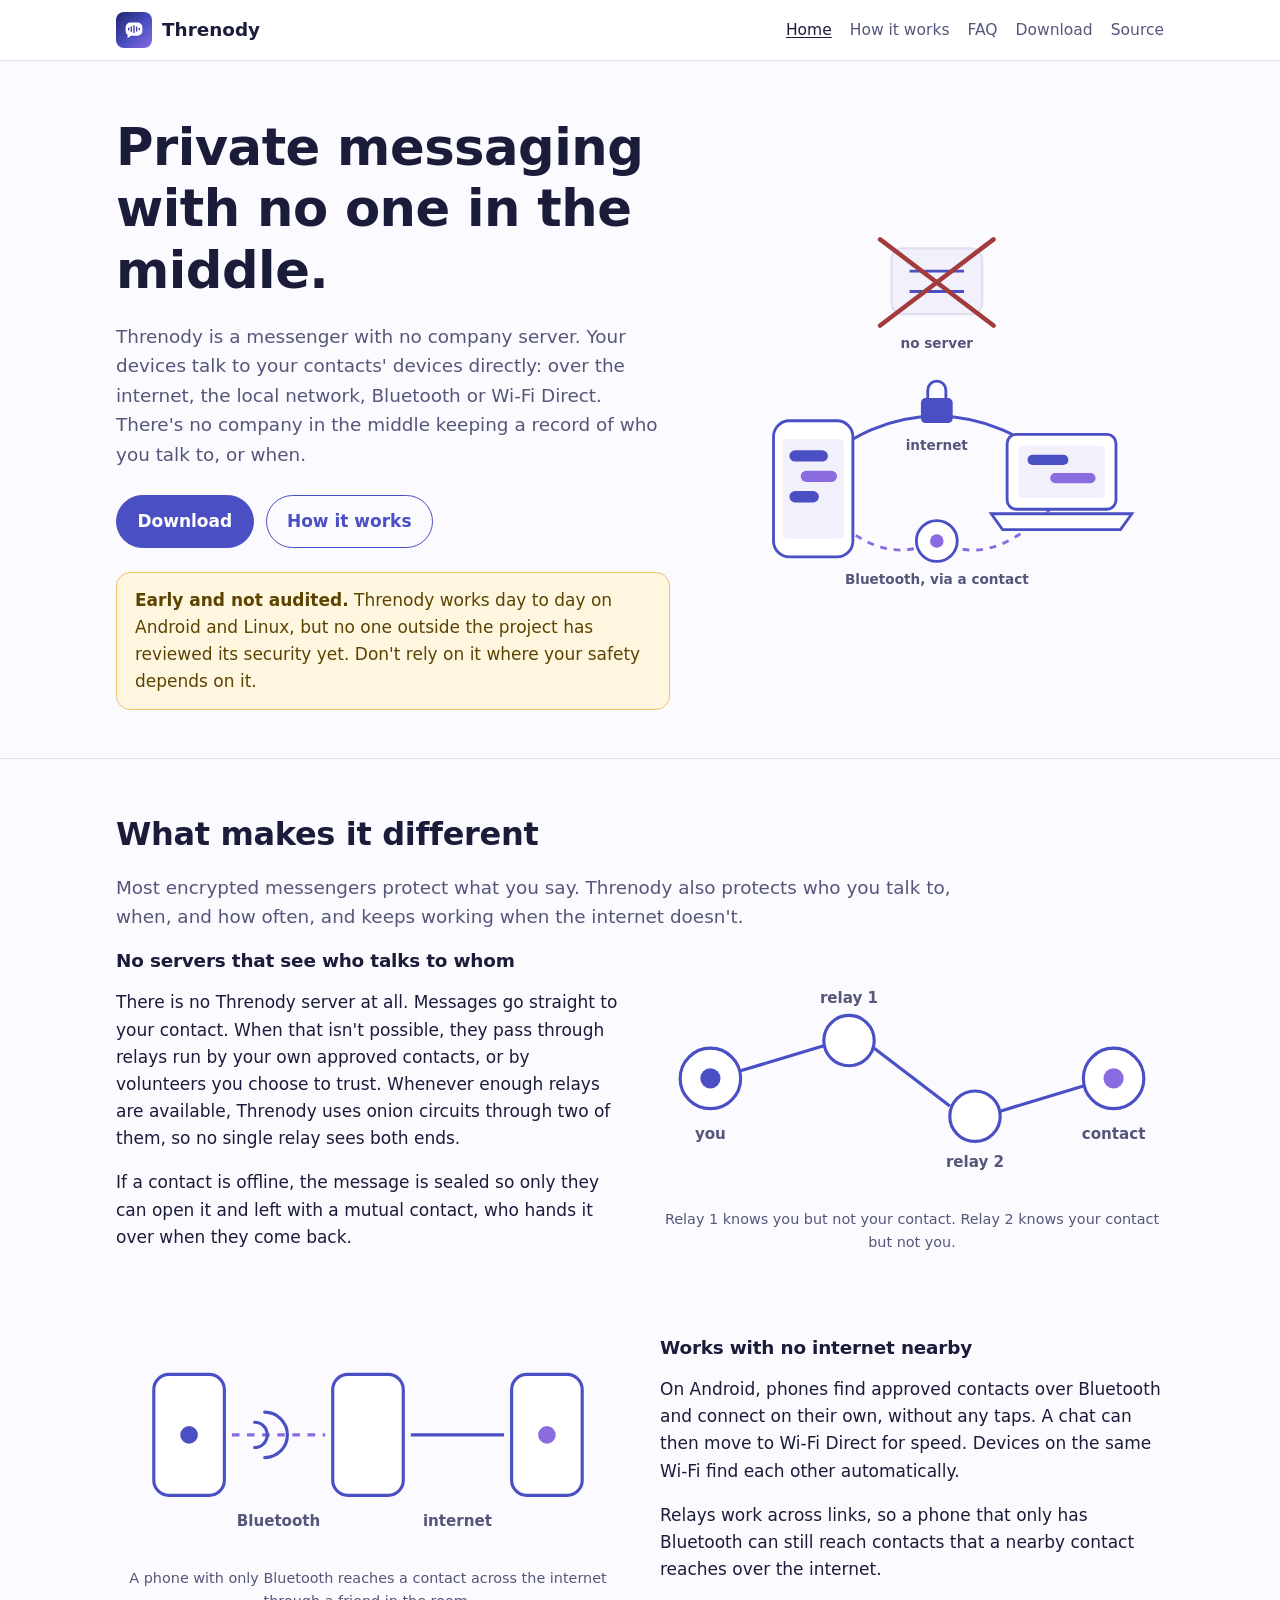
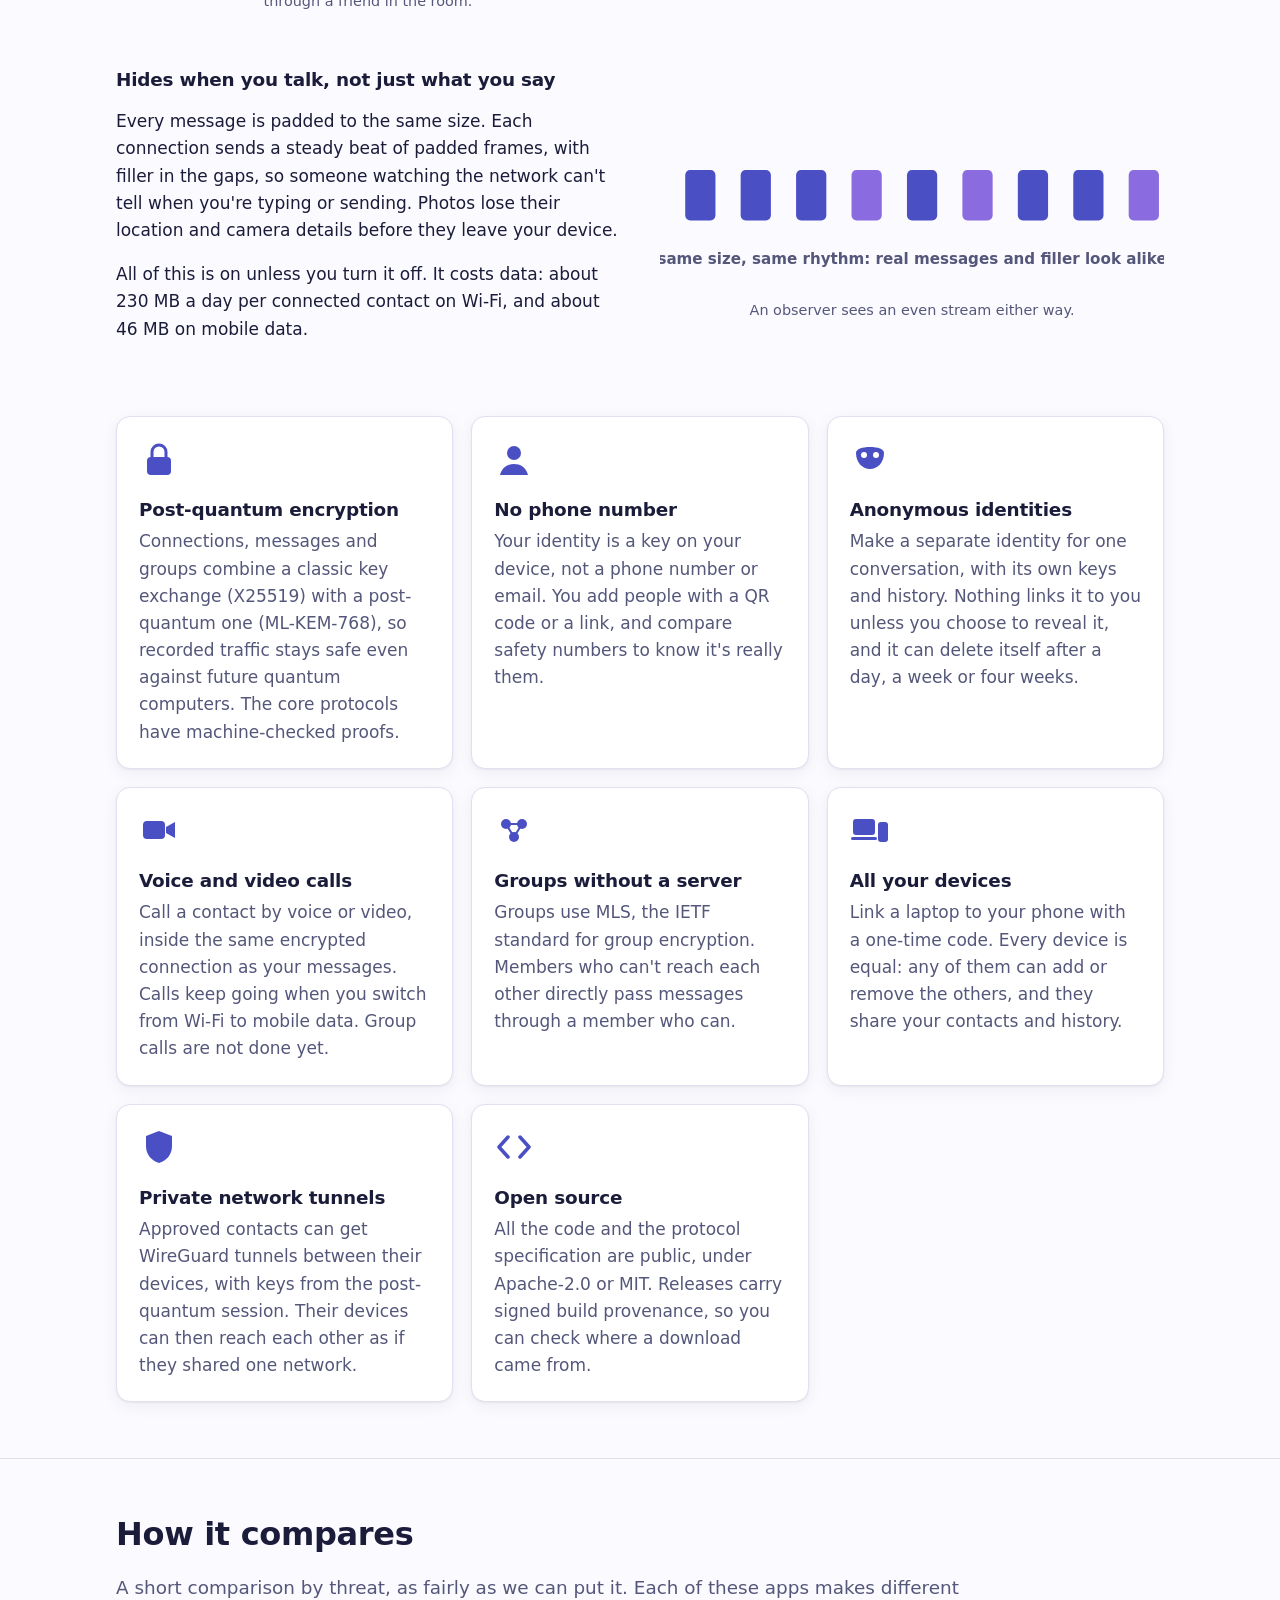
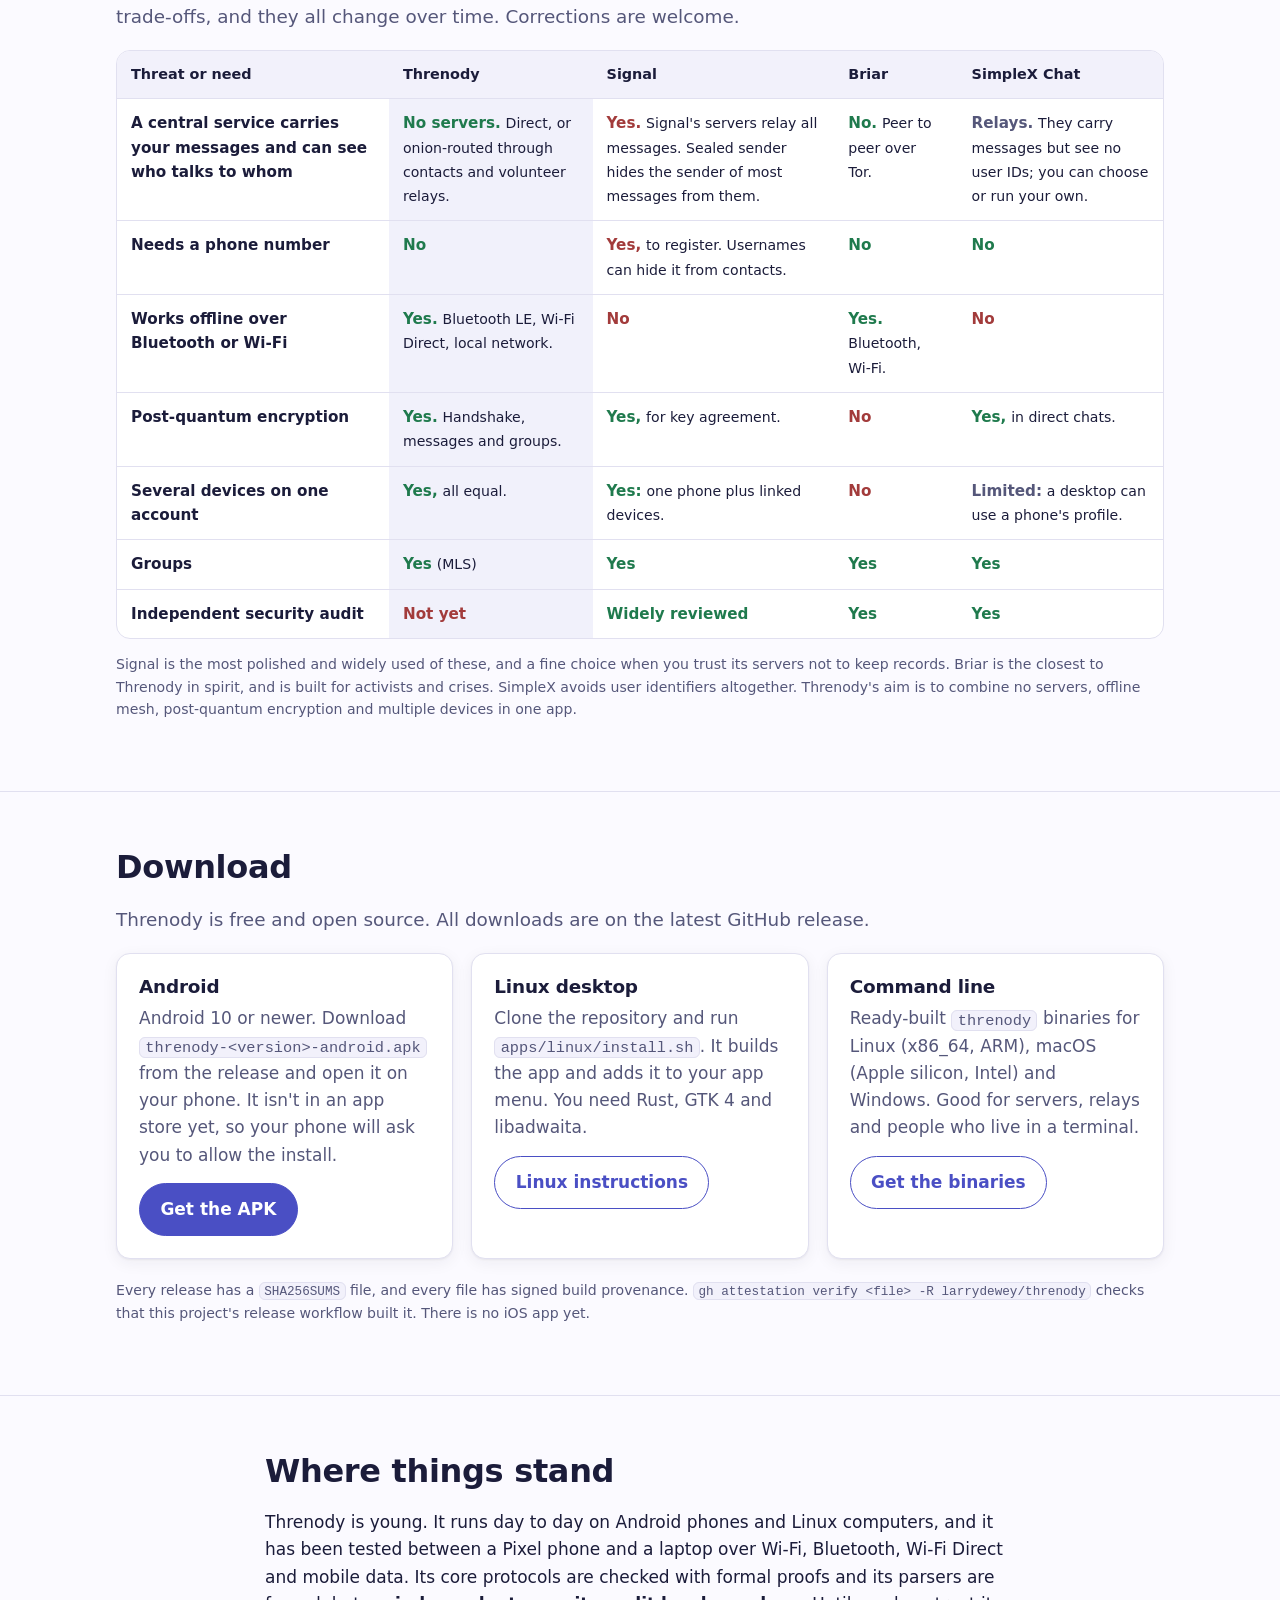
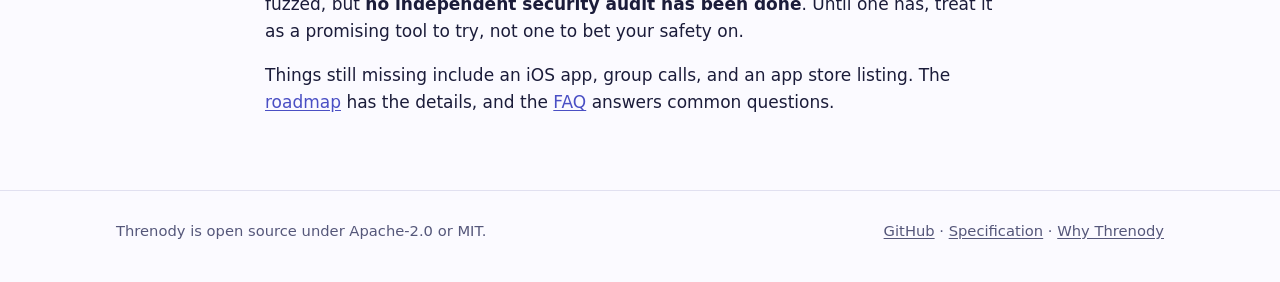
==== site/index.html @ 45ae1f0b "docs: add a website in site/ Plain HTML and CSS with no build step or scripts: a home page with feat" ====
<!doctype html>
<html lang="en">
<head>
<meta charset="utf-8">
<meta name="viewport" content="width=device-width, initial-scale=1">
<title>Threnody: private messaging with no one in the middle</title>
<meta name="description" content="Threnody is an open-source messenger with no servers in the middle. It hides who talks to whom, works over Bluetooth and Wi-Fi Direct with no internet, and uses post-quantum encryption.">
<meta name="color-scheme" content="light dark">
<link rel="icon" href="icon.svg" type="image/svg+xml">
<link rel="stylesheet" href="style.css">
</head>
<body>
<a class="skip" href="#main">Skip to content</a>

<header class="site-header">
  <div class="wrap">
    <a class="brand" href="./"><img src="icon.svg" alt="" width="36" height="36">Threnody</a>
    <nav class="site-nav" aria-label="Main">
      <a href="./" aria-current="page">Home</a>
      <a href="how-it-works.html">How it works</a>
      <a href="faq.html">FAQ</a>
      <a href="#download">Download</a>
      <a href="https://github.com/larrydewey/threnody">Source</a>
    </nav>
  </div>
</header>

<main id="main">

<section class="hero">
  <div class="wrap">
    <div>
      <h1>Private messaging with no one in the middle.</h1>
      <p class="lead">Threnody is a messenger with no company server. Your devices talk to your contacts' devices directly: over the internet, the local network, Bluetooth or Wi-Fi Direct. There's no company in the middle keeping a record of who you talk to, or when.</p>
      <div class="buttons">
        <a class="button primary" href="#download">Download</a>
        <a class="button secondary" href="how-it-works.html">How it works</a>
      </div>
      <p class="notice"><strong>Early and not audited.</strong> Threnody works day to day on Android and Linux, but no one outside the project has reviewed its security yet. Don't rely on it where your safety depends on it.</p>
    </div>
    <div class="hero-art" aria-hidden="true">
      <svg viewBox="0 0 400 320" role="img">
        <!-- crossed-out server -->
        <rect class="art-soft" x="160" y="18" width="80" height="58" rx="10"/>
        <line class="art-line" x1="176" y1="38" x2="224" y2="38"/>
        <line class="art-line" x1="176" y1="56" x2="224" y2="56"/>
        <line class="art-no" x1="150" y1="10" x2="250" y2="86"/>
        <line class="art-no" x1="250" y1="10" x2="150" y2="86"/>
        <text class="art-text" x="200" y="106" text-anchor="middle">no server</text>
        <!-- links -->
        <path class="art-line" d="M92 214 C 150 150, 250 150, 308 214"/>
        <path class="art-dash" d="M92 240 C 140 290, 170 290, 200 276"/>
        <path class="art-dash" d="M200 276 C 230 290, 260 290, 308 240"/>
        <!-- phone left -->
        <rect class="art-device" x="56" y="170" width="70" height="120" rx="14"/>
        <rect class="art-screen" x="64" y="186" width="54" height="88" rx="4"/>
        <rect class="art-fill" x="70" y="196" width="34" height="10" rx="5"/>
        <rect class="art-fill-2" x="80" y="214" width="32" height="10" rx="5"/>
        <rect class="art-fill" x="70" y="232" width="26" height="10" rx="5"/>
        <!-- laptop right -->
        <rect class="art-device" x="262" y="182" width="96" height="66" rx="8"/>
        <rect class="art-screen" x="272" y="192" width="76" height="46" rx="3"/>
        <path class="art-device" d="M248 252 H372 L362 266 H258 Z"/>
        <rect class="art-fill" x="280" y="200" width="36" height="9" rx="4.5"/>
        <rect class="art-fill-2" x="300" y="216" width="40" height="9" rx="4.5"/>
        <!-- relay contact middle -->
        <circle class="art-device" cx="200" cy="276" r="18"/>
        <circle class="art-fill-2" cx="200" cy="276" r="6"/>
        <!-- lock -->
        <rect class="art-fill" x="186" y="150" width="28" height="22" rx="4"/>
        <path class="art-line" d="M192 150 v-7 a8 8 0 0 1 16 0 v7"/>
        <text class="art-text" x="200" y="196" text-anchor="middle">internet</text>
        <text class="art-text" x="200" y="314" text-anchor="middle">Bluetooth, via a contact</text>
      </svg>
    </div>
  </div>
</section>

<section id="features">
  <div class="wrap">
    <h2>What makes it different</h2>
    <p class="lead">Most encrypted messengers protect what you say. Threnody also protects who you talk to, when, and how often, and keeps working when the internet doesn't.</p>

    <div class="feature">
      <div>
        <h3>No servers that see who talks to whom</h3>
        <p>There is no Threnody server at all. Messages go straight to your contact. When that isn't possible, they pass through relays run by your own approved contacts, or by volunteers you choose to trust. Whenever enough relays are available, Threnody uses onion circuits through two of them, so no single relay sees both ends.</p>
        <p>If a contact is offline, the message is sealed so only they can open it and left with a mutual contact, who hands it over when they come back.</p>
      </div>
      <figure aria-hidden="true">
        <svg viewBox="0 0 400 180">
          <circle class="art-device" cx="40" cy="90" r="24"/>
          <circle class="art-fill" cx="40" cy="90" r="8"/>
          <circle class="art-device" cx="150" cy="60" r="20"/>
          <circle class="art-device" cx="250" cy="120" r="20"/>
          <circle class="art-device" cx="360" cy="90" r="24"/>
          <circle class="art-fill-2" cx="360" cy="90" r="8"/>
          <path class="art-line" d="M64 84 L130 64"/>
          <path class="art-line" d="M170 66 L230 112"/>
          <path class="art-line" d="M270 116 L336 96"/>
          <text class="art-text" x="40" y="138" text-anchor="middle">you</text>
          <text class="art-text" x="150" y="30" text-anchor="middle">relay 1</text>
          <text class="art-text" x="250" y="160" text-anchor="middle">relay 2</text>
          <text class="art-text" x="360" y="138" text-anchor="middle">contact</text>
        </svg>
        <figcaption>Relay 1 knows you but not your contact. Relay 2 knows your contact but not you.</figcaption>
      </figure>
    </div>

    <div class="feature flip">
      <div>
        <h3>Works with no internet nearby</h3>
        <p>On Android, phones find approved contacts over Bluetooth and connect on their own, without any taps. A chat can then move to Wi-Fi Direct for speed. Devices on the same Wi-Fi find each other automatically.</p>
        <p>Relays work across links, so a phone that only has Bluetooth can still reach contacts that a nearby contact reaches over the internet.</p>
      </div>
      <figure aria-hidden="true">
        <svg viewBox="0 0 400 180">
          <rect class="art-device" x="30" y="40" width="56" height="96" rx="12"/>
          <rect class="art-device" x="172" y="40" width="56" height="96" rx="12"/>
          <rect class="art-device" x="314" y="40" width="56" height="96" rx="12"/>
          <path class="art-dash" d="M92 88 H166"/>
          <path class="art-line" d="M234 88 H308"/>
          <path class="art-line" d="M118 70 a14 14 0 0 1 0 36 M110 78 a6 6 0 0 1 0 20" stroke-linecap="round"/>
          <text class="art-text" x="129" y="160" text-anchor="middle">Bluetooth</text>
          <text class="art-text" x="271" y="160" text-anchor="middle">internet</text>
          <circle class="art-fill" cx="58" cy="88" r="7"/>
          <circle class="art-fill-2" cx="342" cy="88" r="7"/>
        </svg>
        <figcaption>A phone with only Bluetooth reaches a contact across the internet through a friend in the room.</figcaption>
      </figure>
    </div>

    <div class="feature">
      <div>
        <h3>Hides when you talk, not just what you say</h3>
        <p>Every message is padded to the same size. Each connection sends a steady beat of padded frames, with filler in the gaps, so someone watching the network can't tell when you're typing or sending. Photos lose their location and camera details before they leave your device.</p>
        <p>All of this is on unless you turn it off. It costs data: about 230 MB a day per connected contact on Wi-Fi, and about 46 MB on mobile data.</p>
      </div>
      <figure aria-hidden="true">
        <svg viewBox="0 0 400 140">
          <g class="art-fill">
            <rect x="20" y="50" width="24" height="40" rx="4"/>
            <rect x="64" y="50" width="24" height="40" rx="4"/>
            <rect x="108" y="50" width="24" height="40" rx="4"/>
            <rect x="196" y="50" width="24" height="40" rx="4"/>
            <rect x="284" y="50" width="24" height="40" rx="4"/>
            <rect x="328" y="50" width="24" height="40" rx="4"/>
          </g>
          <g class="art-fill-2">
            <rect x="152" y="50" width="24" height="40" rx="4"/>
            <rect x="240" y="50" width="24" height="40" rx="4"/>
            <rect x="372" y="50" width="24" height="40" rx="4"/>
          </g>
          <text class="art-text" x="200" y="125" text-anchor="middle">same size, same rhythm: real messages and filler look alike</text>
        </svg>
        <figcaption>An observer sees an even stream either way.</figcaption>
      </figure>
    </div>

    <div class="grid" style="margin-top:56px">
      <div class="card">
        <svg class="icon" viewBox="0 0 40 40" aria-hidden="true"><rect x="8" y="18" width="24" height="18" rx="4" fill="currentColor"/><path d="M13 18v-5a7 7 0 0 1 14 0v5" stroke="currentColor" stroke-width="3" fill="none"/></svg>
        <h3>Post-quantum encryption</h3>
        <p>Connections, messages and groups combine a classic key exchange (X25519) with a post-quantum one (ML-KEM-768), so recorded traffic stays safe even against future quantum computers. The core protocols have machine-checked proofs.</p>
      </div>
      <div class="card">
        <svg class="icon" viewBox="0 0 40 40" aria-hidden="true"><circle cx="20" cy="14" r="7" fill="currentColor"/><path d="M6 36c2-8 8-11 14-11s12 3 14 11" fill="currentColor"/></svg>
        <h3>No phone number</h3>
        <p>Your identity is a key on your device, not a phone number or email. You add people with a QR code or a link, and compare safety numbers to know it's really them.</p>
      </div>
      <div class="card">
        <svg class="icon" viewBox="0 0 40 40" aria-hidden="true"><path d="M6 14c0-4 6-6 14-6s14 2 14 6c0 9-6 16-14 16S6 23 6 14z" fill="currentColor"/><circle cx="14" cy="16" r="3" fill="var(--surface)"/><circle cx="26" cy="16" r="3" fill="var(--surface)"/></svg>
        <h3>Anonymous identities</h3>
        <p>Make a separate identity for one conversation, with its own keys and history. Nothing links it to you unless you choose to reveal it, and it can delete itself after a day, a week or four weeks.</p>
      </div>
      <div class="card">
        <svg class="icon" viewBox="0 0 40 40" aria-hidden="true"><rect x="4" y="11" width="22" height="18" rx="4" fill="currentColor"/><path d="M27 17l9-5v16l-9-5z" fill="currentColor"/></svg>
        <h3>Voice and video calls</h3>
        <p>Call a contact by voice or video, inside the same encrypted connection as your messages. Calls keep going when you switch from Wi-Fi to mobile data. Group calls are not done yet.</p>
      </div>
      <div class="card">
        <svg class="icon" viewBox="0 0 40 40" aria-hidden="true"><circle cx="12" cy="14" r="5" fill="currentColor"/><circle cx="28" cy="14" r="5" fill="currentColor"/><circle cx="20" cy="27" r="5" fill="currentColor"/><path d="M12 14L28 14L20 27Z" stroke="currentColor" stroke-width="2" fill="none"/></svg>
        <h3>Groups without a server</h3>
        <p>Groups use MLS, the IETF standard for group encryption. Members who can't reach each other directly pass messages through a member who can.</p>
      </div>
      <div class="card">
        <svg class="icon" viewBox="0 0 40 40" aria-hidden="true"><rect x="3" y="9" width="22" height="16" rx="3" fill="currentColor"/><rect x="1" y="27" width="26" height="3" rx="1.5" fill="currentColor"/><rect x="28" y="12" width="10" height="20" rx="3" fill="currentColor"/></svg>
        <h3>All your devices</h3>
        <p>Link a laptop to your phone with a one-time code. Every device is equal: any of them can add or remove the others, and they share your contacts and history.</p>
      </div>
      <div class="card">
        <svg class="icon" viewBox="0 0 40 40" aria-hidden="true"><path d="M20 4l13 5v10c0 9-6 15-13 17C13 34 7 28 7 19V9z" fill="currentColor"/></svg>
        <h3>Private network tunnels</h3>
        <p>Approved contacts can get WireGuard tunnels between their devices, with keys from the post-quantum session. Their devices can then reach each other as if they shared one network.</p>
      </div>
      <div class="card">
        <svg class="icon" viewBox="0 0 40 40" aria-hidden="true"><path d="M14 10l-9 10 9 10M26 10l9 10-9 10" stroke="currentColor" stroke-width="3.5" fill="none" stroke-linecap="round" stroke-linejoin="round"/></svg>
        <h3>Open source</h3>
        <p>All the code and the protocol specification are public, under Apache-2.0 or MIT. Releases carry signed build provenance, so you can check where a download came from.</p>
      </div>
    </div>
  </div>
</section>

<section id="compare">
  <div class="wrap">
    <h2>How it compares</h2>
    <p class="lead">A short comparison by threat, as fairly as we can put it. Each of these apps makes different trade-offs, and they all change over time. Corrections are welcome.</p>
    <div class="table-scroll">
      <table>
        <thead>
          <tr><th scope="col">Threat or need</th><th scope="col">Threnody</th><th scope="col">Signal</th><th scope="col">Briar</th><th scope="col">SimpleX Chat</th></tr>
        </thead>
        <tbody>
          <tr>
            <th scope="row">A central service carries your messages and can see who talks to whom</th>
            <td class="us"><span class="yes">No servers.</span> <span class="small">Direct, or onion-routed through contacts and volunteer relays.</span></td>
            <td><span class="no">Yes.</span> <span class="small">Signal's servers relay all messages. Sealed sender hides the sender of most messages from them.</span></td>
            <td><span class="yes">No.</span> <span class="small">Peer to peer over Tor.</span></td>
            <td><span class="part">Relays.</span> <span class="small">They carry messages but see no user IDs; you can choose or run your own.</span></td>
          </tr>
          <tr>
            <th scope="row">Needs a phone number</th>
            <td class="us"><span class="yes">No</span></td>
            <td><span class="no">Yes,</span> <span class="small">to register. Usernames can hide it from contacts.</span></td>
            <td><span class="yes">No</span></td>
            <td><span class="yes">No</span></td>
          </tr>
          <tr>
            <th scope="row">Works offline over Bluetooth or Wi-Fi</th>
            <td class="us"><span class="yes">Yes.</span> <span class="small">Bluetooth LE, Wi-Fi Direct, local network.</span></td>
            <td><span class="no">No</span></td>
            <td><span class="yes">Yes.</span> <span class="small">Bluetooth, Wi-Fi.</span></td>
            <td><span class="no">No</span></td>
          </tr>
          <tr>
            <th scope="row">Post-quantum encryption</th>
            <td class="us"><span class="yes">Yes.</span> <span class="small">Handshake, messages and groups.</span></td>
            <td><span class="yes">Yes,</span> <span class="small">for key agreement.</span></td>
            <td><span class="no">No</span></td>
            <td><span class="yes">Yes,</span> <span class="small">in direct chats.</span></td>
          </tr>
          <tr>
            <th scope="row">Several devices on one account</th>
            <td class="us"><span class="yes">Yes,</span> <span class="small">all equal.</span></td>
            <td><span class="yes">Yes:</span> <span class="small">one phone plus linked devices.</span></td>
            <td><span class="no">No</span></td>
            <td><span class="part">Limited:</span> <span class="small">a desktop can use a phone's profile.</span></td>
          </tr>
          <tr>
            <th scope="row">Groups</th>
            <td class="us"><span class="yes">Yes</span> <span class="small">(MLS)</span></td>
            <td><span class="yes">Yes</span></td>
            <td><span class="yes">Yes</span></td>
            <td><span class="yes">Yes</span></td>
          </tr>
          <tr>
            <th scope="row">Independent security audit</th>
            <td class="us"><span class="no">Not yet</span></td>
            <td><span class="yes">Widely reviewed</span></td>
            <td><span class="yes">Yes</span></td>
            <td><span class="yes">Yes</span></td>
          </tr>
        </tbody>
      </table>
    </div>
    <p class="muted small">Signal is the most polished and widely used of these, and a fine choice when you trust its servers not to keep records. Briar is the closest to Threnody in spirit, and is built for activists and crises. SimpleX avoids user identifiers altogether. Threnody's aim is to combine no servers, offline mesh, post-quantum encryption and multiple devices in one app.</p>
  </div>
</section>

<section id="download" class="downloads">
  <div class="wrap">
    <h2>Download</h2>
    <p class="lead">Threnody is free and open source. All downloads are on the latest GitHub release.</p>
    <div class="grid">
      <div class="card">
        <h3>Android</h3>
        <p>Android 10 or newer. Download <code>threnody-&lt;version&gt;-android.apk</code> from the release and open it on your phone. It isn't in an app store yet, so your phone will ask you to allow the install.</p>
        <a class="button primary" href="https://github.com/larrydewey/threnody/releases/latest">Get the APK</a>
      </div>
      <div class="card">
        <h3>Linux desktop</h3>
        <p>Clone the repository and run <code>apps/linux/install.sh</code>. It builds the app and adds it to your app menu. You need Rust, GTK 4 and libadwaita.</p>
        <a class="button secondary" href="https://github.com/larrydewey/threnody/blob/master/apps/linux/README.md">Linux instructions</a>
      </div>
      <div class="card">
        <h3>Command line</h3>
        <p>Ready-built <code>threnody</code> binaries for Linux (x86_64, ARM), macOS (Apple silicon, Intel) and Windows. Good for servers, relays and people who live in a terminal.</p>
        <a class="button secondary" href="https://github.com/larrydewey/threnody/releases/latest">Get the binaries</a>
      </div>
    </div>
    <p class="muted small" style="margin-top:20px">Every release has a <code>SHA256SUMS</code> file, and every file has signed build provenance. <code>gh attestation verify &lt;file&gt; -R larrydewey/threnody</code> checks that this project's release workflow built it. There is no iOS app yet.</p>
  </div>
</section>

<section id="status">
  <div class="wrap prose">
    <h2>Where things stand</h2>
    <p>Threnody is young. It runs day to day on Android phones and Linux computers, and it has been tested between a Pixel phone and a laptop over Wi-Fi, Bluetooth, Wi-Fi Direct and mobile data. Its core protocols are checked with formal proofs and its parsers are fuzzed, but <strong>no independent security audit has been done</strong>. Until one has, treat it as a promising tool to try, not one to bet your safety on.</p>
    <p>Things still missing include an iOS app, group calls, and an app store listing. The <a href="https://github.com/larrydewey/threnody#roadmap">roadmap</a> has the details, and the <a href="faq.html">FAQ</a> answers common questions.</p>
  </div>
</section>

</main>

<footer class="site-footer">
  <div class="wrap">
    <span>Threnody is open source under Apache-2.0 or MIT.</span>
    <span><a href="https://github.com/larrydewey/threnody">GitHub</a> · <a href="https://github.com/larrydewey/threnody/blob/master/Threnody-Specification.md">Specification</a> · <a href="https://github.com/larrydewey/threnody/blob/master/WhyThrenody.md">Why Threnody</a></span>
  </div>
</footer>
</body>
</html>
---- site/style.css ----
/* Threnody site. Plain CSS, no build step. Colours follow docs/icon.svg. */

:root {
  color-scheme: light dark;
  --bg: #fbfaff;
  --surface: #ffffff;
  --surface-2: #f2f1fb;
  --text: #1b1c3a;
  --muted: #55577a;
  --border: #e1e0f0;
  --accent: #4a4fc4;
  --accent-strong: #3b3fa8;
  --accent-2: #8a6be0;
  --on-accent: #ffffff;
  --deep: #23246e;
  --ok: #1f7a4d;
  --no: #a23b3b;
  --warn-bg: #fff6e0;
  --warn-border: #e8c46a;
  --warn-text: #5c4300;
  --shadow: 0 1px 2px rgba(27, 28, 58, 0.06), 0 4px 16px rgba(27, 28, 58, 0.06);
  --radius: 14px;
  --maxw: 1080px;
  --font: system-ui, -apple-system, "Segoe UI", Roboto, "Helvetica Neue", Arial, "Noto Sans", sans-serif;
  --mono: ui-monospace, SFMono-Regular, Menlo, Consolas, "Liberation Mono", monospace;
}

@media (prefers-color-scheme: dark) {
  :root {
    --bg: #0e0f22;
    --surface: #16173a;
    --surface-2: #1c1d45;
    --text: #ecebff;
    --muted: #a9aacb;
    --border: #2b2d5a;
    --accent: #9c9ef7;
    --accent-strong: #b9bafb;
    --accent-2: #b39cf0;
    --on-accent: #12133a;
    --deep: #c9caff;
    --ok: #6fd3a0;
    --no: #f08a8a;
    --warn-bg: #2d2610;
    --warn-border: #7a6224;
    --warn-text: #f2dd9f;
    --shadow: 0 1px 2px rgba(0, 0, 0, 0.3), 0 4px 16px rgba(0, 0, 0, 0.25);
  }
}

*, *::before, *::after { box-sizing: border-box; }

html { -webkit-text-size-adjust: 100%; }

body {
  margin: 0;
  background: var(--bg);
  color: var(--text);
  font-family: var(--font);
  font-size: 17px;
  line-height: 1.6;
  overflow-wrap: break-word;
}

img, svg { max-width: 100%; height: auto; }

a { color: var(--accent); text-underline-offset: 2px; }
a:hover { color: var(--accent-strong); }

code {
  font-family: var(--mono);
  font-size: 0.9em;
  background: var(--surface-2);
  border: 1px solid var(--border);
  border-radius: 6px;
  padding: 0.05em 0.35em;
  overflow-wrap: anywhere;
}

h1, h2, h3 { line-height: 1.2; letter-spacing: -0.01em; }
h1 { font-size: clamp(2rem, 6vw, 3.2rem); margin: 0 0 0.4em; }
h2 { font-size: clamp(1.5rem, 4vw, 2rem); margin: 0 0 0.6em; }
h3 { font-size: 1.15rem; margin: 0 0 0.4em; }

.wrap {
  max-width: var(--maxw);
  margin: 0 auto;
  padding: 0 16px;
}

.skip {
  position: absolute;
  left: -9999px;
}
.skip:focus {
  left: 16px;
  top: 8px;
  background: var(--surface);
  padding: 8px 12px;
  border-radius: 8px;
  z-index: 10;
}

/* Header */

.site-header {
  border-bottom: 1px solid var(--border);
  background: var(--surface);
}
.site-header .wrap {
  display: flex;
  flex-wrap: wrap;
  align-items: center;
  justify-content: space-between;
  gap: 8px 16px;
  padding-top: 12px;
  padding-bottom: 12px;
}
.brand {
  display: flex;
  align-items: center;
  gap: 10px;
  color: var(--text);
  text-decoration: none;
  font-weight: 700;
  font-size: 1.15rem;
}
.brand img { width: 36px; height: 36px; }
.site-nav {
  display: flex;
  flex-wrap: wrap;
  gap: 4px 18px;
  font-size: 0.97rem;
}
.site-nav a { color: var(--muted); text-decoration: none; }
.site-nav a:hover, .site-nav a[aria-current="page"] { color: var(--text); text-decoration: underline; }

/* Sections */

section { padding: 56px 0; }
section + section { border-top: 1px solid var(--border); }
.lead { font-size: 1.15rem; color: var(--muted); max-width: 46em; }
.muted { color: var(--muted); }

/* Hero */

.hero { padding: 56px 0 48px; }
.hero .wrap {
  display: grid;
  grid-template-columns: minmax(0, 1.1fr) minmax(0, 0.9fr);
  gap: 40px;
  align-items: center;
}
.hero p.lead { margin: 0 0 1.4em; }
.hero-art { color: var(--accent); }

@media (max-width: 760px) {
  .hero .wrap { grid-template-columns: minmax(0, 1fr); gap: 28px; }
  .hero-art { max-width: 420px; }
}

.buttons { display: flex; flex-wrap: wrap; gap: 12px; }
.button {
  display: inline-block;
  padding: 0.7em 1.2em;
  border-radius: 999px;
  font-weight: 600;
  text-decoration: none;
  border: 1px solid var(--accent);
}
.button.primary { background: var(--accent); color: var(--on-accent); }
.button.primary:hover { background: var(--accent-strong); color: var(--on-accent); }
.button.secondary { color: var(--accent); background: transparent; }

/* Notice */

.notice {
  background: var(--warn-bg);
  border: 1px solid var(--warn-border);
  color: var(--warn-text);
  border-radius: var(--radius);
  padding: 14px 18px;
  margin: 24px 0 0;
}
.notice strong { color: inherit; }
.notice a { color: inherit; }

/* Cards */

.grid {
  display: grid;
  grid-template-columns: repeat(auto-fill, minmax(min(100%, 290px), 1fr));
  gap: 18px;
}
.card {
  background: var(--surface);
  border: 1px solid var(--border);
  border-radius: var(--radius);
  padding: 22px;
  box-shadow: var(--shadow);
}
.card p { margin: 0; color: var(--muted); }
.card .icon {
  width: 40px;
  height: 40px;
  margin-bottom: 12px;
  color: var(--accent);
}

/* Split feature rows with an illustration */

.feature {
  display: grid;
  grid-template-columns: minmax(0, 1fr) minmax(0, 1fr);
  gap: 40px;
  align-items: center;
}
.feature + .feature { margin-top: 56px; }
.feature.flip > :first-child { order: 2; }
.feature figure { margin: 0; color: var(--accent); }
.feature figcaption { font-size: 0.9rem; color: var(--muted); margin-top: 8px; text-align: center; }
@media (max-width: 760px) {
  .feature { grid-template-columns: minmax(0, 1fr); gap: 20px; }
  .feature.flip > :first-child { order: 0; }
}

/* Illustration parts (inline SVG) */

.art-device { fill: var(--surface); stroke: var(--accent); stroke-width: 2.5; }
.art-screen { fill: var(--surface-2); }
.art-line { stroke: var(--accent); stroke-width: 2.5; fill: none; }
.art-dash { stroke: var(--accent-2); stroke-width: 2.5; fill: none; stroke-dasharray: 6 6; }
.art-fill { fill: var(--accent); }
.art-fill-2 { fill: var(--accent-2); }
.art-soft { fill: var(--surface-2); stroke: var(--border); stroke-width: 2; }
.art-no { stroke: var(--no); stroke-width: 4; stroke-linecap: round; }
.art-text { fill: var(--muted); font: 600 12px var(--font); }

/* Table */

.table-scroll {
  overflow-x: auto;
  -webkit-overflow-scrolling: touch;
  border: 1px solid var(--border);
  border-radius: var(--radius);
  background: var(--surface);
}
table { border-collapse: collapse; width: 100%; min-width: 620px; font-size: 0.95rem; }
th, td { text-align: left; vertical-align: top; padding: 12px 14px; border-bottom: 1px solid var(--border); }
tbody tr:last-child th, tbody tr:last-child td { border-bottom: 0; }
thead th { background: var(--surface-2); font-size: 0.9rem; }
tbody th { font-weight: 600; width: 26%; }
td.us { background: color-mix(in srgb, var(--accent) 8%, transparent); }
.yes { color: var(--ok); font-weight: 600; }
.no { color: var(--no); font-weight: 600; }
.part { color: var(--muted); font-weight: 600; }
.small { font-size: 0.88rem; }

/* Downloads */

.downloads .card h3 { display: flex; align-items: center; gap: 10px; }
.downloads .card p + p { margin-top: 0.6em; }
.downloads .card .button { margin-top: 14px; }

/* Prose pages */

.prose { max-width: 46em; }
.prose h2 { margin-top: 1.8em; }
.prose h2:first-child { margin-top: 0; }
.prose ul { padding-left: 1.2em; }
.prose li + li { margin-top: 0.35em; }
.page-head { padding: 48px 0 8px; }
.page-head + section { border-top: 0; padding-top: 24px; }

.toc {
  background: var(--surface);
  border: 1px solid var(--border);
  border-radius: var(--radius);
  padding: 14px 18px;
  margin: 0 0 32px;
}
.toc ol { margin: 0.3em 0 0; padding-left: 1.3em; }

.diagram { margin: 20px 0; color: var(--accent); }
.diagram figcaption { font-size: 0.9rem; color: var(--muted); }

/* FAQ */

details {
  background: var(--surface);
  border: 1px solid var(--border);
  border-radius: var(--radius);
  padding: 0 18px;
}
details + details { margin-top: 10px; }
summary {
  cursor: pointer;
  font-weight: 600;
  padding: 14px 0;
  list-style-position: outside;
}
details[open] summary { border-bottom: 1px solid var(--border); margin-bottom: 10px; }
details > :last-child { margin-bottom: 16px; }

/* Footer */

.site-footer {
  border-top: 1px solid var(--border);
  padding: 28px 0 40px;
  color: var(--muted);
  font-size: 0.92rem;
}
.site-footer .wrap { display: flex; flex-wrap: wrap; gap: 8px 24px; justify-content: space-between; }
.site-footer a { color: var(--muted); }
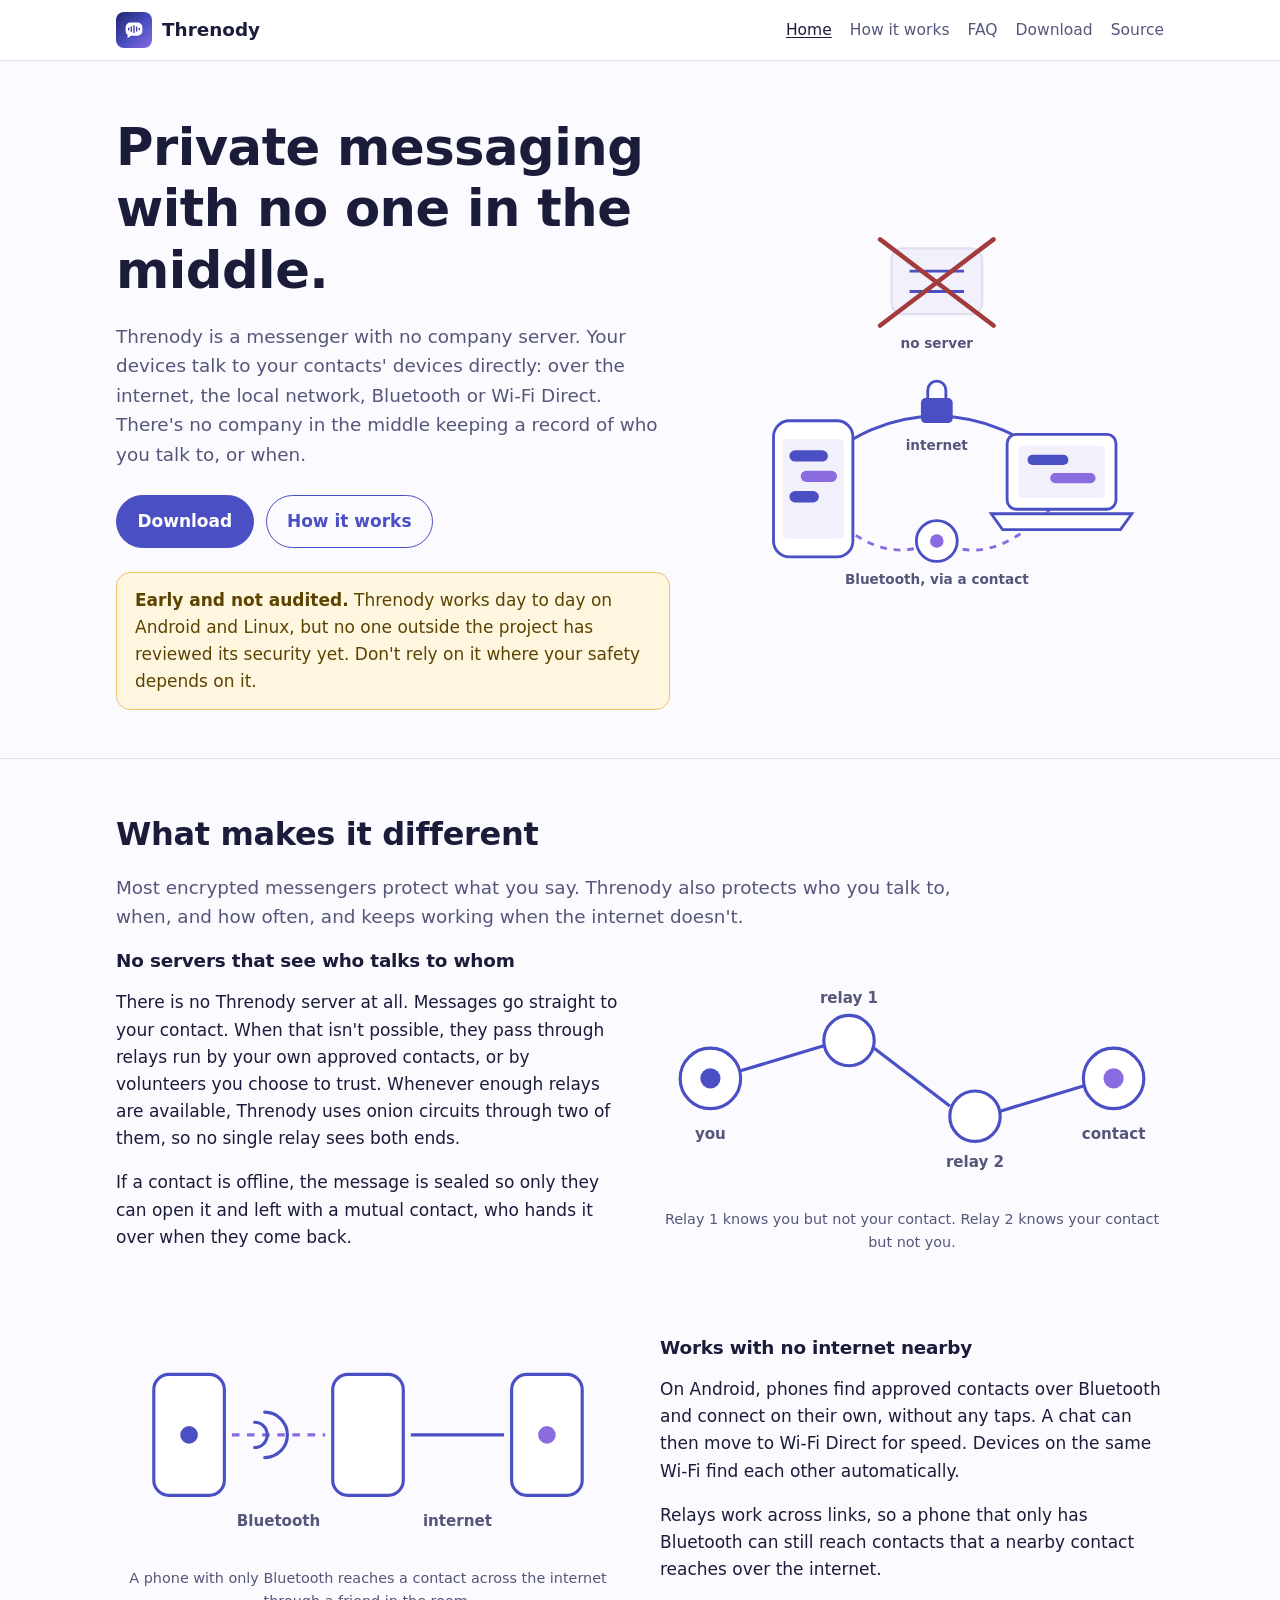
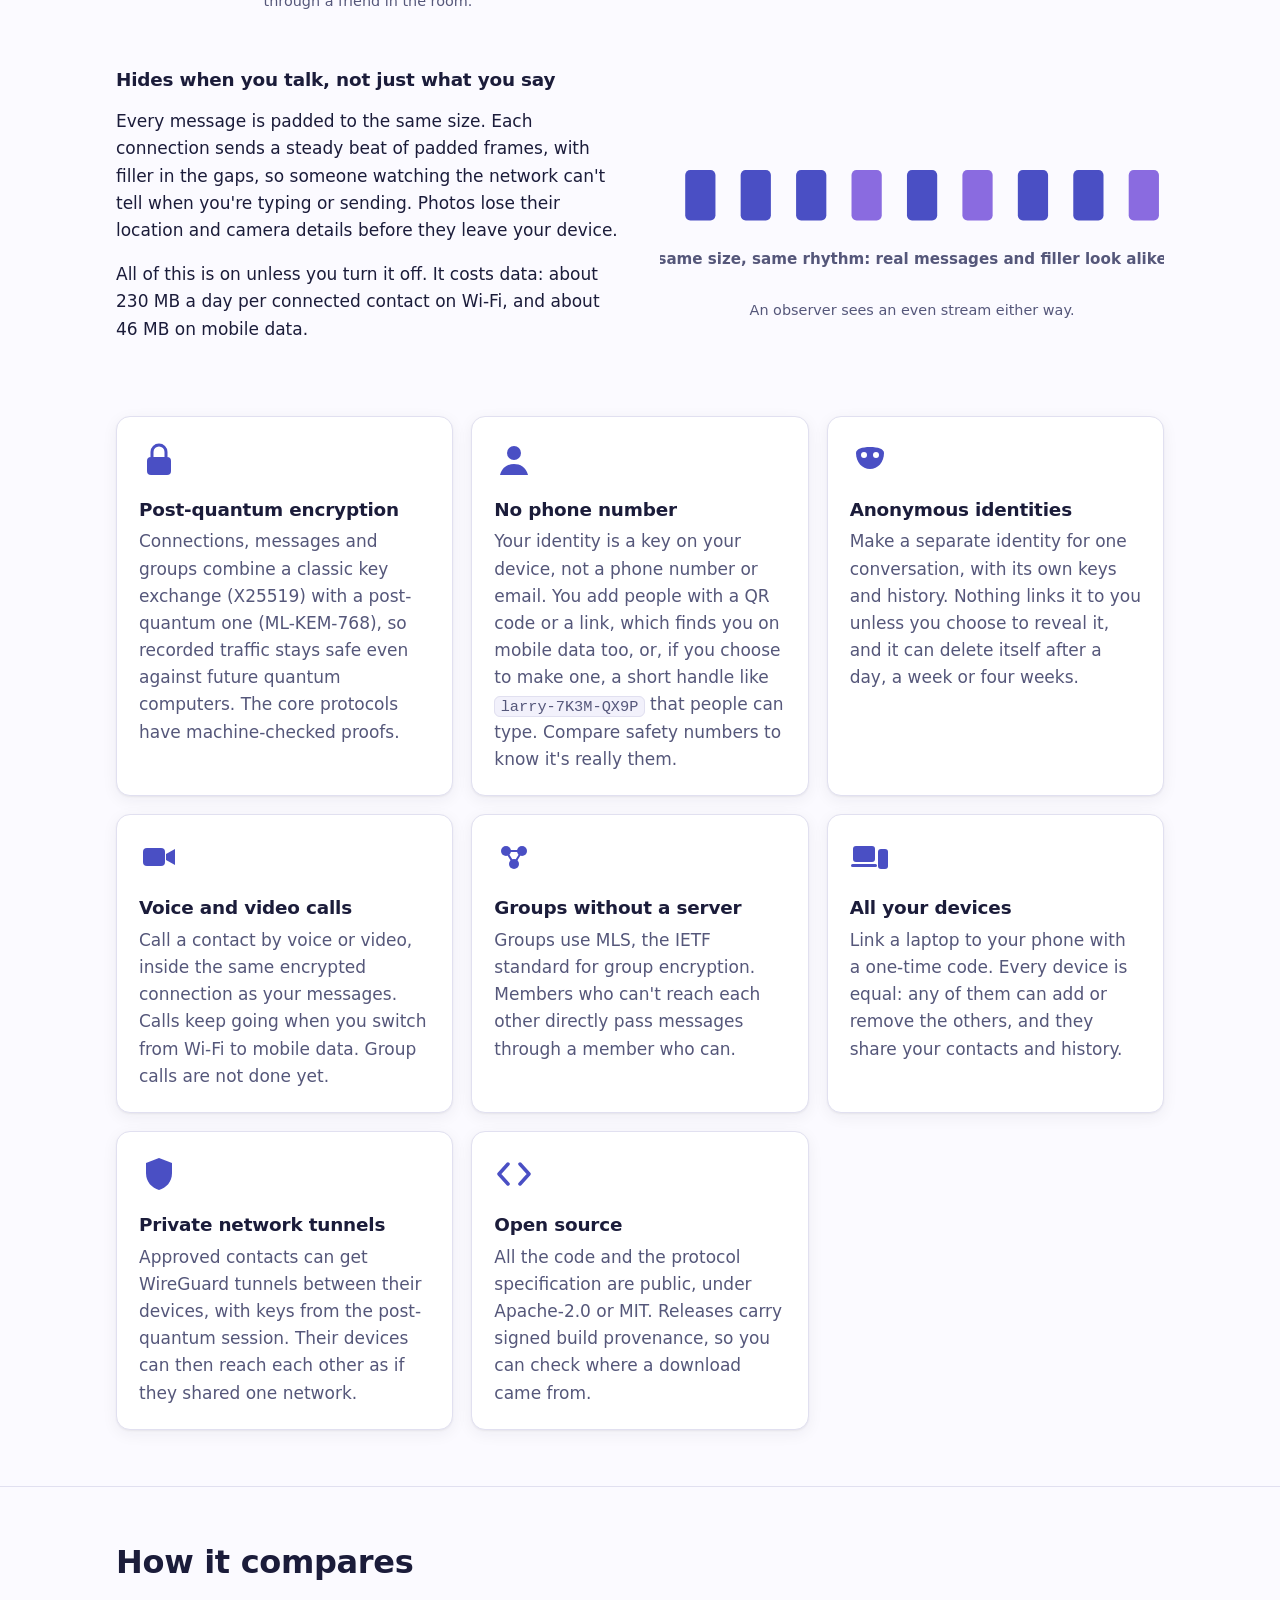
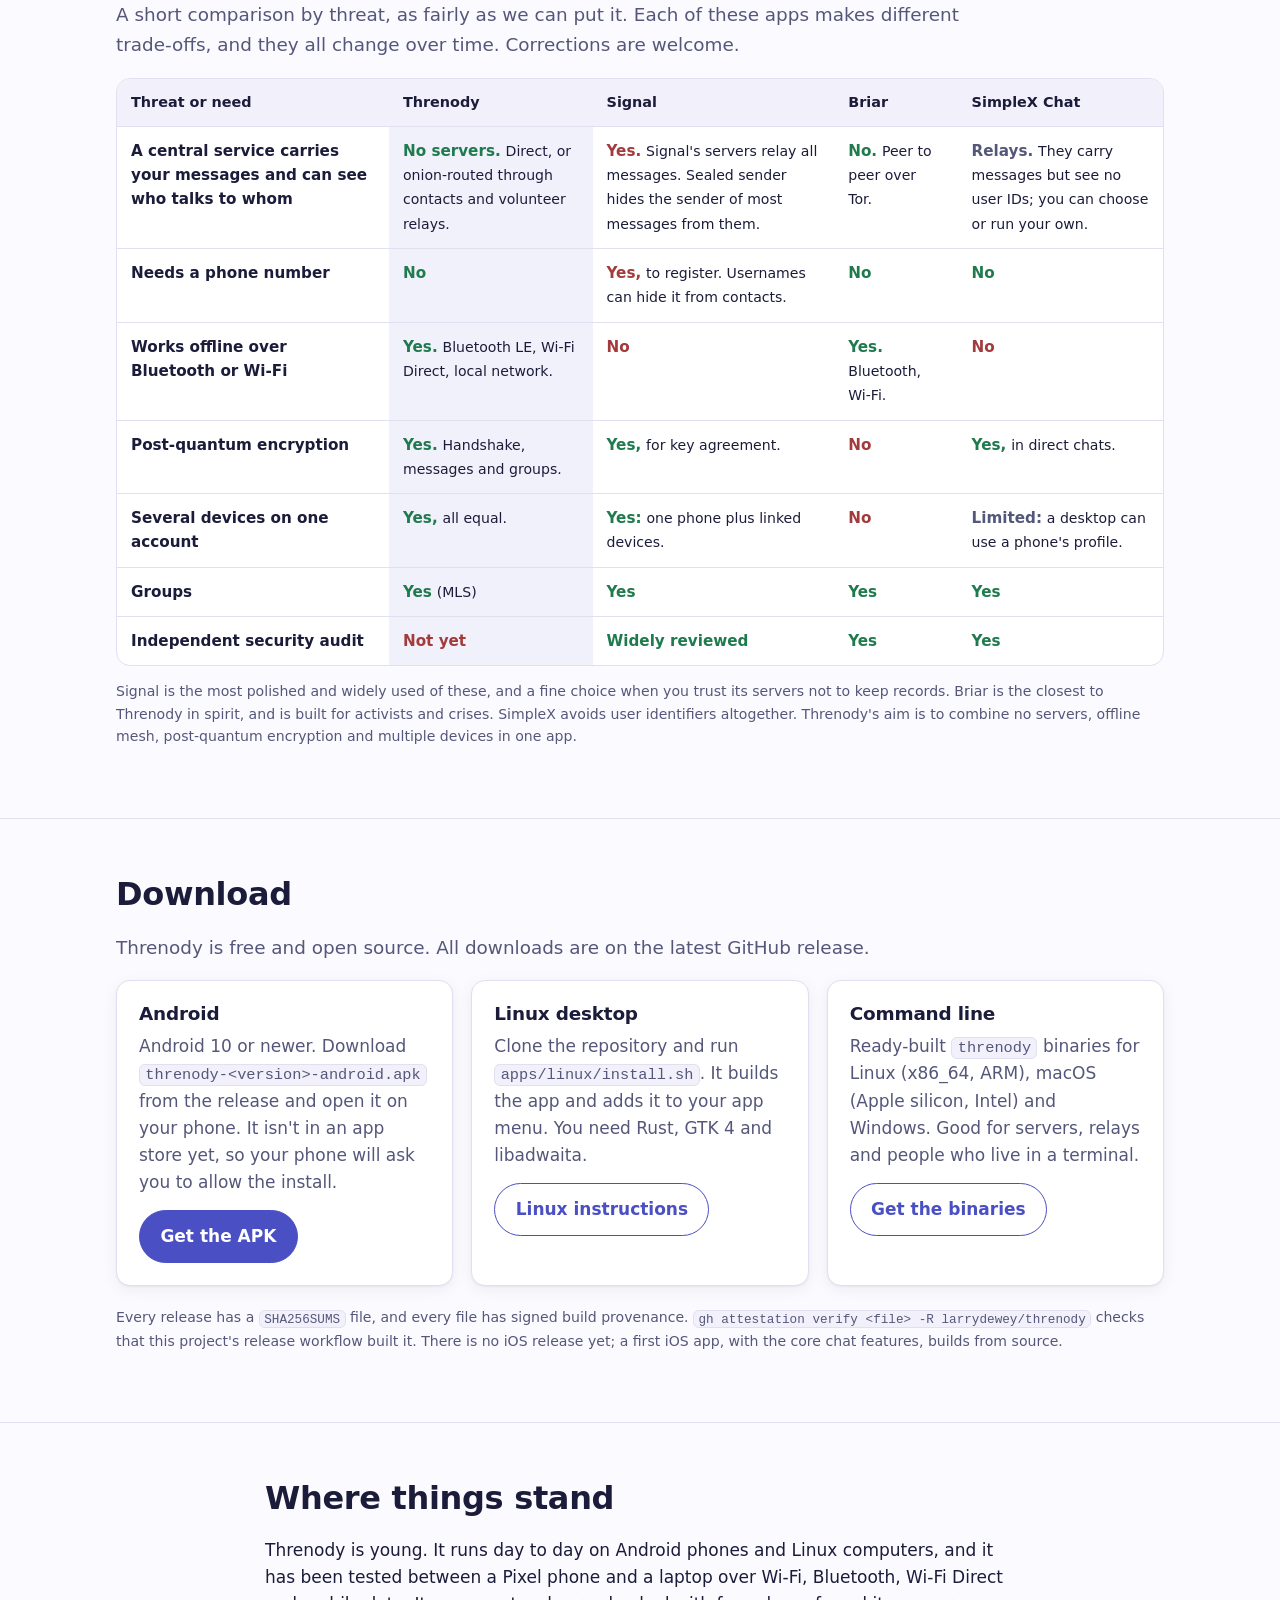
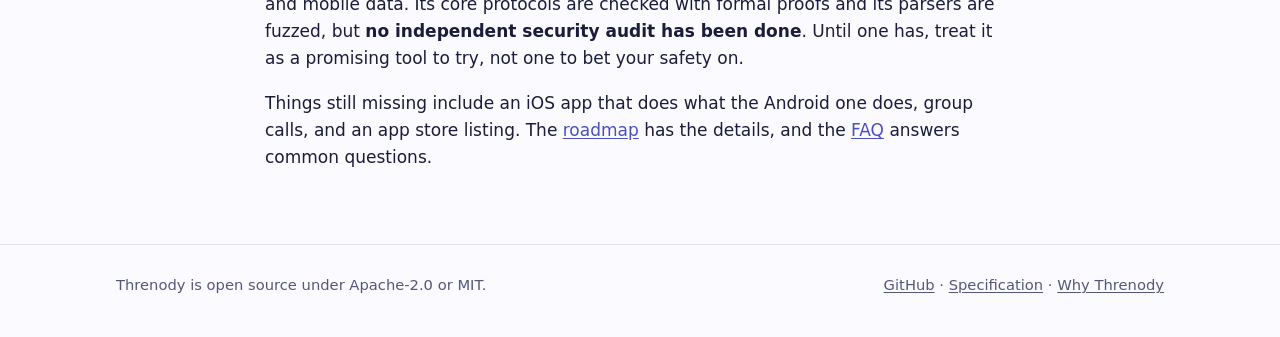
==== commit 40a6eeb9: "docs(site): invite links, handles, iOS status, push and the VPN limitation" ====
--- a/site/index.html
+++ b/site/index.html
@@ -166,7 +166,7 @@
       <div class="card">
         <svg class="icon" viewBox="0 0 40 40" aria-hidden="true"><circle cx="20" cy="14" r="7" fill="currentColor"/><path d="M6 36c2-8 8-11 14-11s12 3 14 11" fill="currentColor"/></svg>
         <h3>No phone number</h3>
-        <p>Your identity is a key on your device, not a phone number or email. You add people with a QR code or a link, and compare safety numbers to know it's really them.</p>
+        <p>Your identity is a key on your device, not a phone number or email. You add people with a QR code or a link, which finds you on mobile data too, or, if you choose to make one, a short handle like <code>larry-7K3M-QX9P</code> that people can type. Compare safety numbers to know it's really them.</p>
       </div>
       <div class="card">
         <svg class="icon" viewBox="0 0 40 40" aria-hidden="true"><path d="M6 14c0-4 6-6 14-6s14 2 14 6c0 9-6 16-14 16S6 23 6 14z" fill="currentColor"/><circle cx="14" cy="16" r="3" fill="var(--surface)"/><circle cx="26" cy="16" r="3" fill="var(--surface)"/></svg>
@@ -289,7 +289,7 @@
         <a class="button secondary" href="https://github.com/larrydewey/threnody/releases/latest">Get the binaries</a>
       </div>
     </div>
-    <p class="muted small" style="margin-top:20px">Every release has a <code>SHA256SUMS</code> file, and every file has signed build provenance. <code>gh attestation verify &lt;file&gt; -R larrydewey/threnody</code> checks that this project's release workflow built it. There is no iOS app yet.</p>
+    <p class="muted small" style="margin-top:20px">Every release has a <code>SHA256SUMS</code> file, and every file has signed build provenance. <code>gh attestation verify &lt;file&gt; -R larrydewey/threnody</code> checks that this project's release workflow built it. There is no iOS release yet; a first iOS app, with the core chat features, builds from source.</p>
   </div>
 </section>
 
@@ -297,7 +297,7 @@
   <div class="wrap prose">
     <h2>Where things stand</h2>
     <p>Threnody is young. It runs day to day on Android phones and Linux computers, and it has been tested between a Pixel phone and a laptop over Wi-Fi, Bluetooth, Wi-Fi Direct and mobile data. Its core protocols are checked with formal proofs and its parsers are fuzzed, but <strong>no independent security audit has been done</strong>. Until one has, treat it as a promising tool to try, not one to bet your safety on.</p>
-    <p>Things still missing include an iOS app, group calls, and an app store listing. The <a href="https://github.com/larrydewey/threnody#roadmap">roadmap</a> has the details, and the <a href="faq.html">FAQ</a> answers common questions.</p>
+    <p>Things still missing include an iOS app that does what the Android one does, group calls, and an app store listing. The <a href="https://github.com/larrydewey/threnody#roadmap">roadmap</a> has the details, and the <a href="faq.html">FAQ</a> answers common questions.</p>
   </div>
 </section>
 
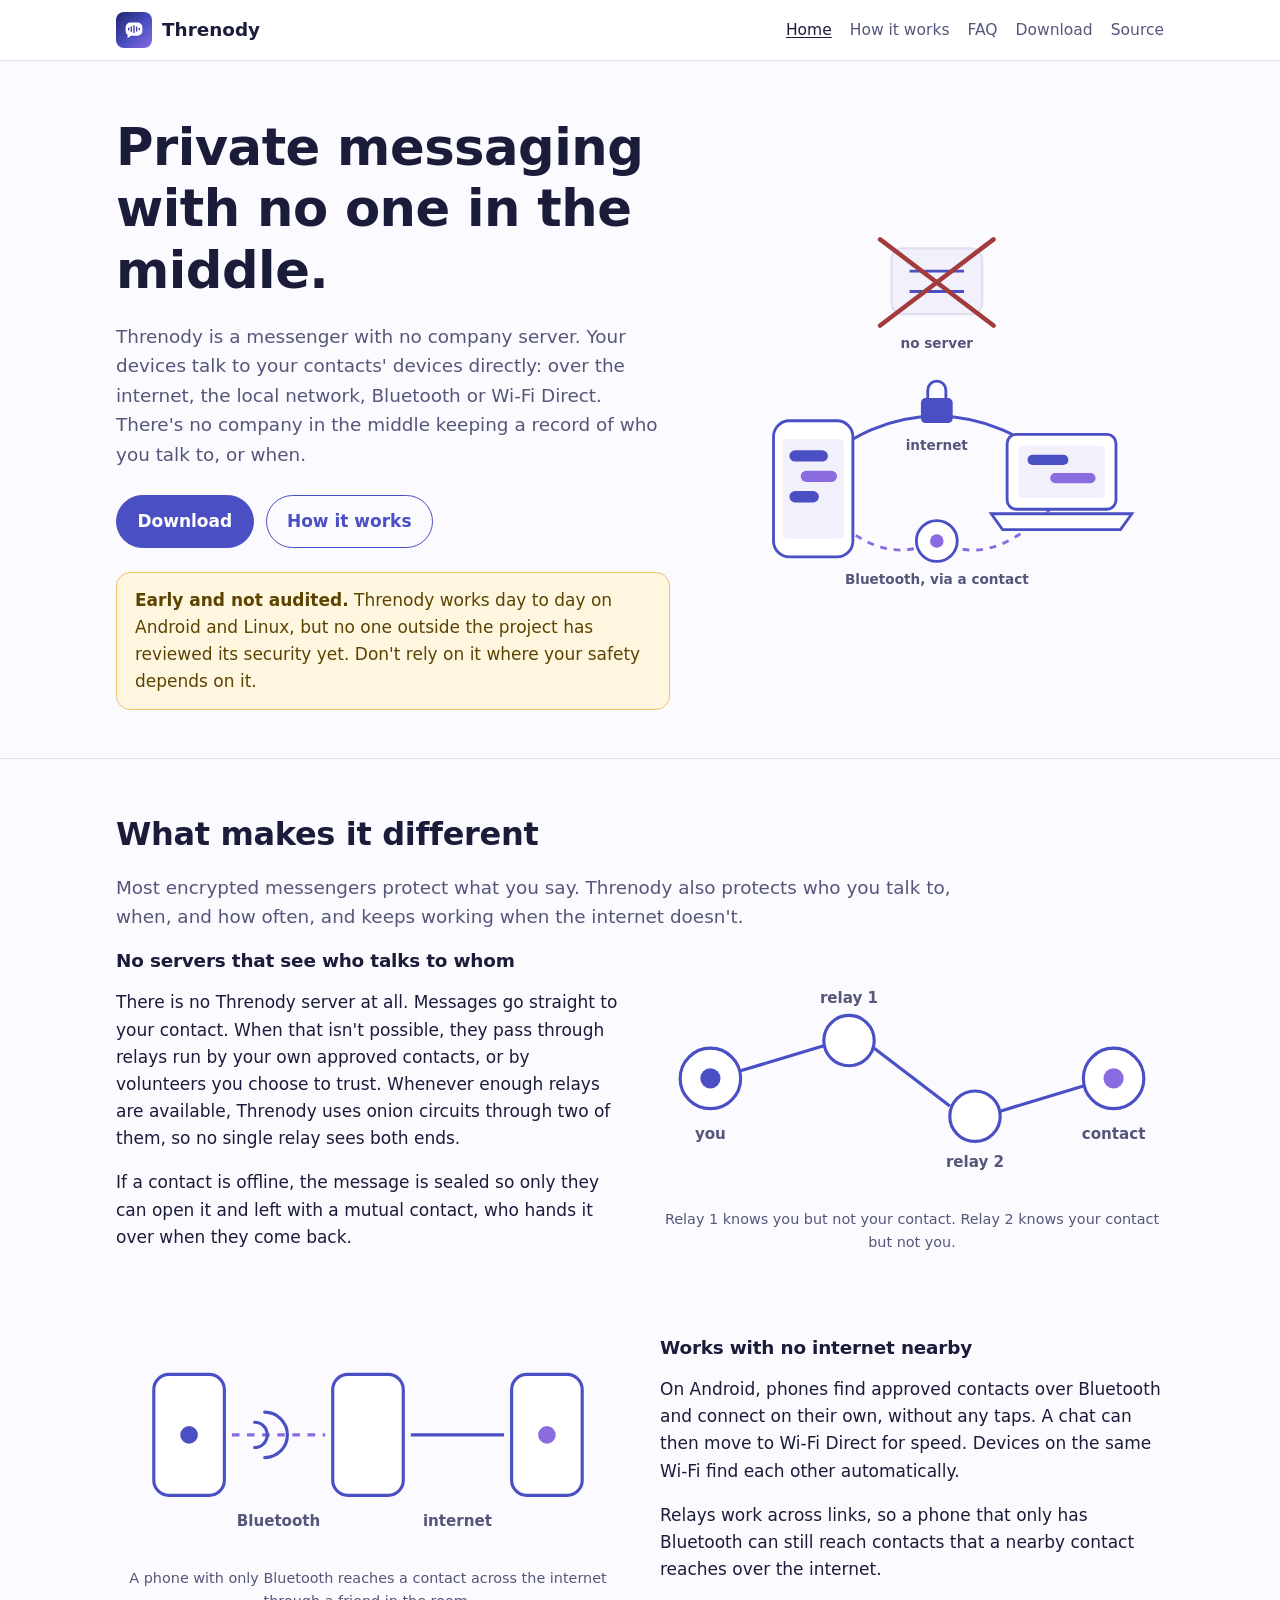
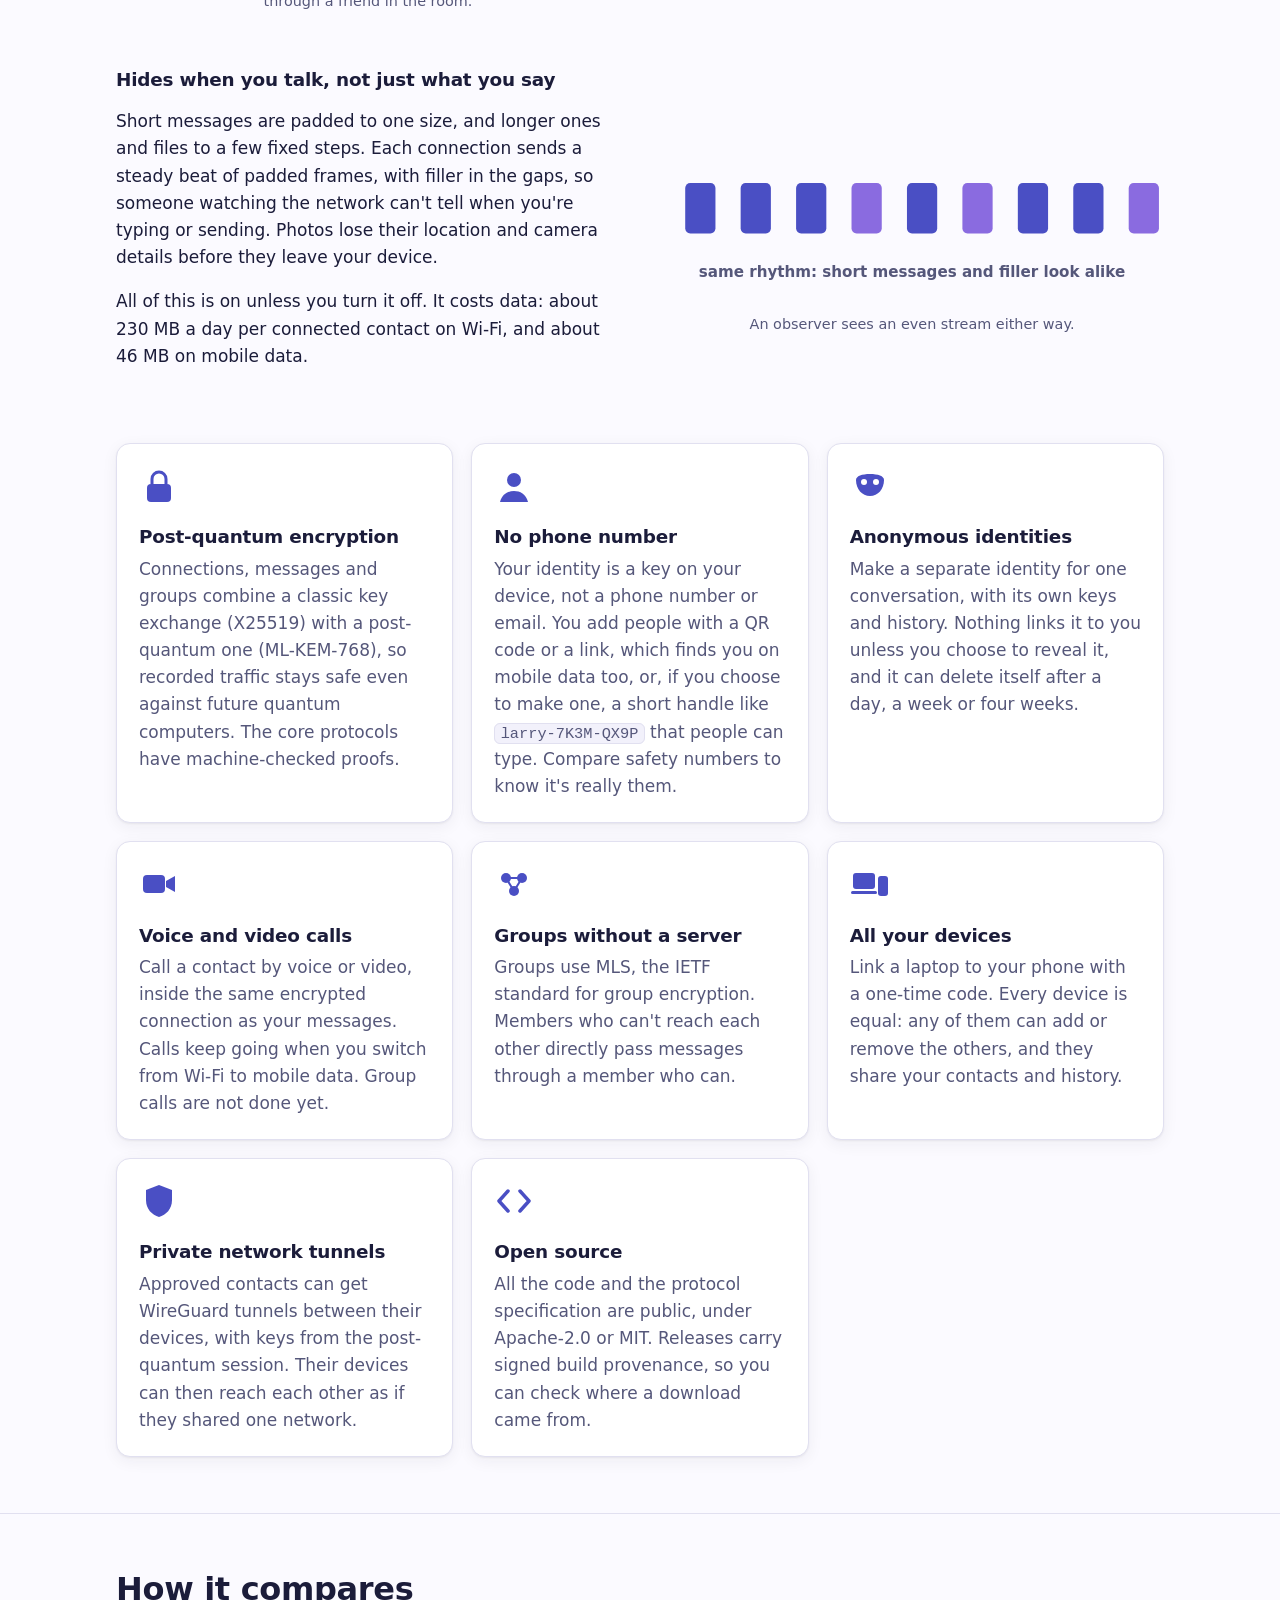
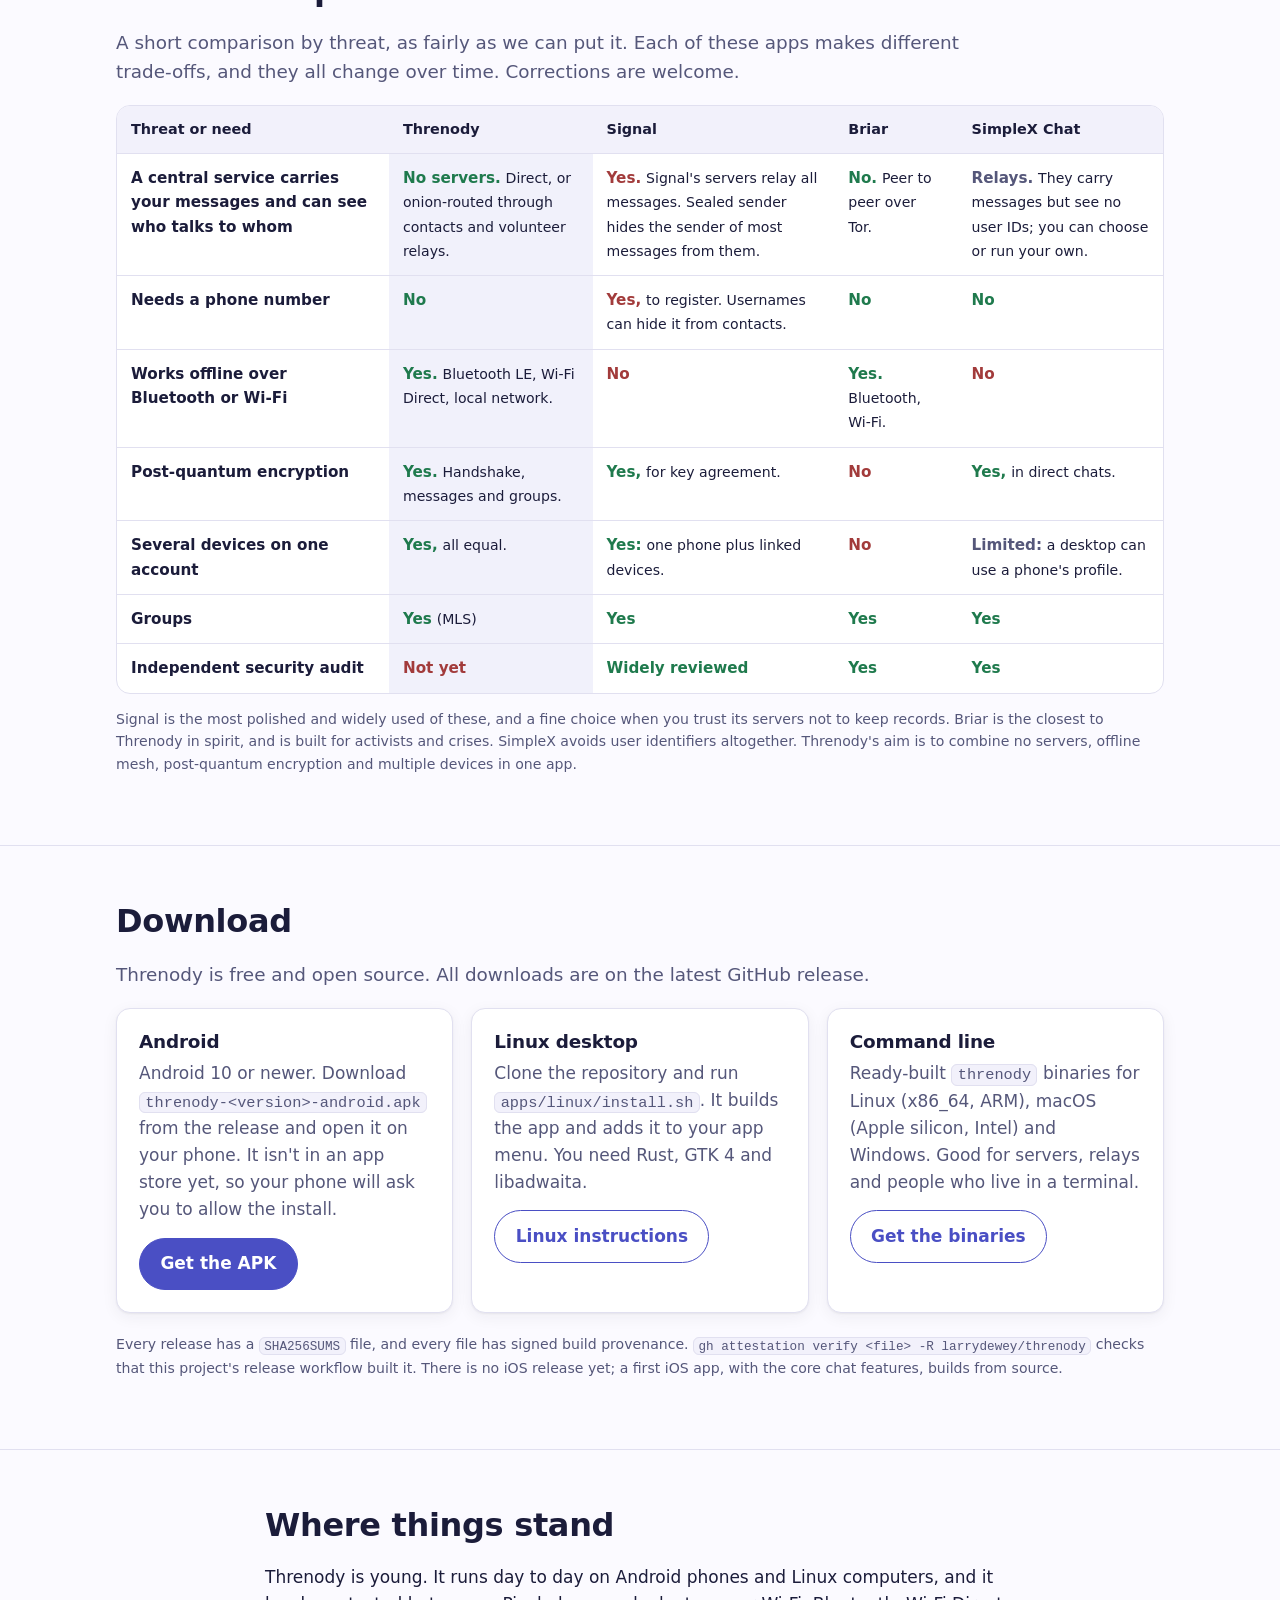
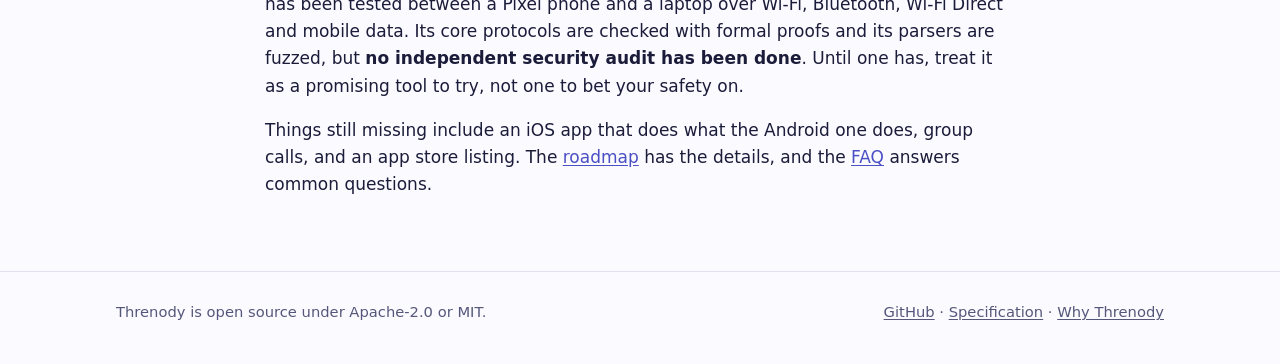
==== commit 0ceaee3a: "docs: say what padding hides and what it doesn't The README and the site said every message is padde" ====
--- a/site/index.html
+++ b/site/index.html
@@ -133,7 +133,7 @@
     <div class="feature">
       <div>
         <h3>Hides when you talk, not just what you say</h3>
-        <p>Every message is padded to the same size. Each connection sends a steady beat of padded frames, with filler in the gaps, so someone watching the network can't tell when you're typing or sending. Photos lose their location and camera details before they leave your device.</p>
+        <p>Short messages are padded to one size, and longer ones and files to a few fixed steps. Each connection sends a steady beat of padded frames, with filler in the gaps, so someone watching the network can't tell when you're typing or sending. Photos lose their location and camera details before they leave your device.</p>
         <p>All of this is on unless you turn it off. It costs data: about 230 MB a day per connected contact on Wi-Fi, and about 46 MB on mobile data.</p>
       </div>
       <figure aria-hidden="true">
@@ -151,7 +151,7 @@
             <rect x="240" y="50" width="24" height="40" rx="4"/>
             <rect x="372" y="50" width="24" height="40" rx="4"/>
           </g>
-          <text class="art-text" x="200" y="125" text-anchor="middle">same size, same rhythm: real messages and filler look alike</text>
+          <text class="art-text" x="200" y="125" text-anchor="middle">same rhythm: short messages and filler look alike</text>
         </svg>
         <figcaption>An observer sees an even stream either way.</figcaption>
       </figure>
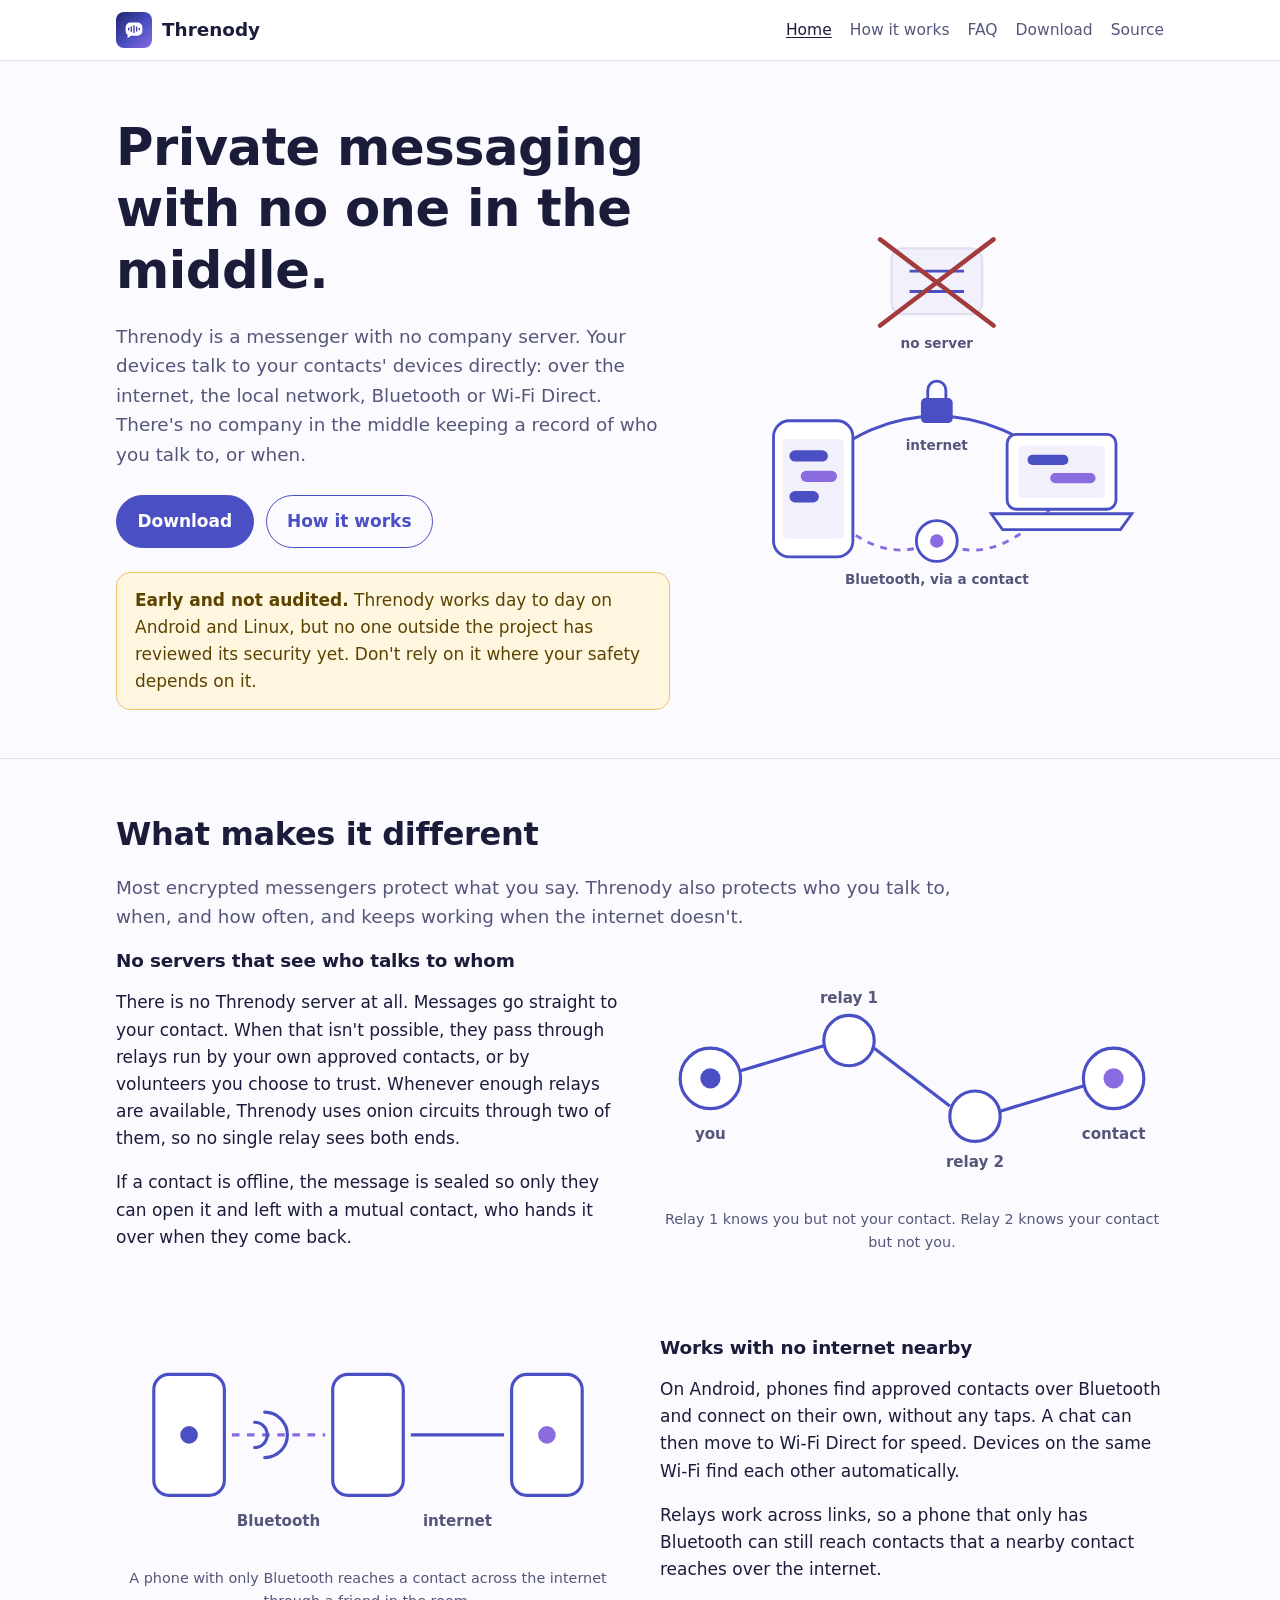
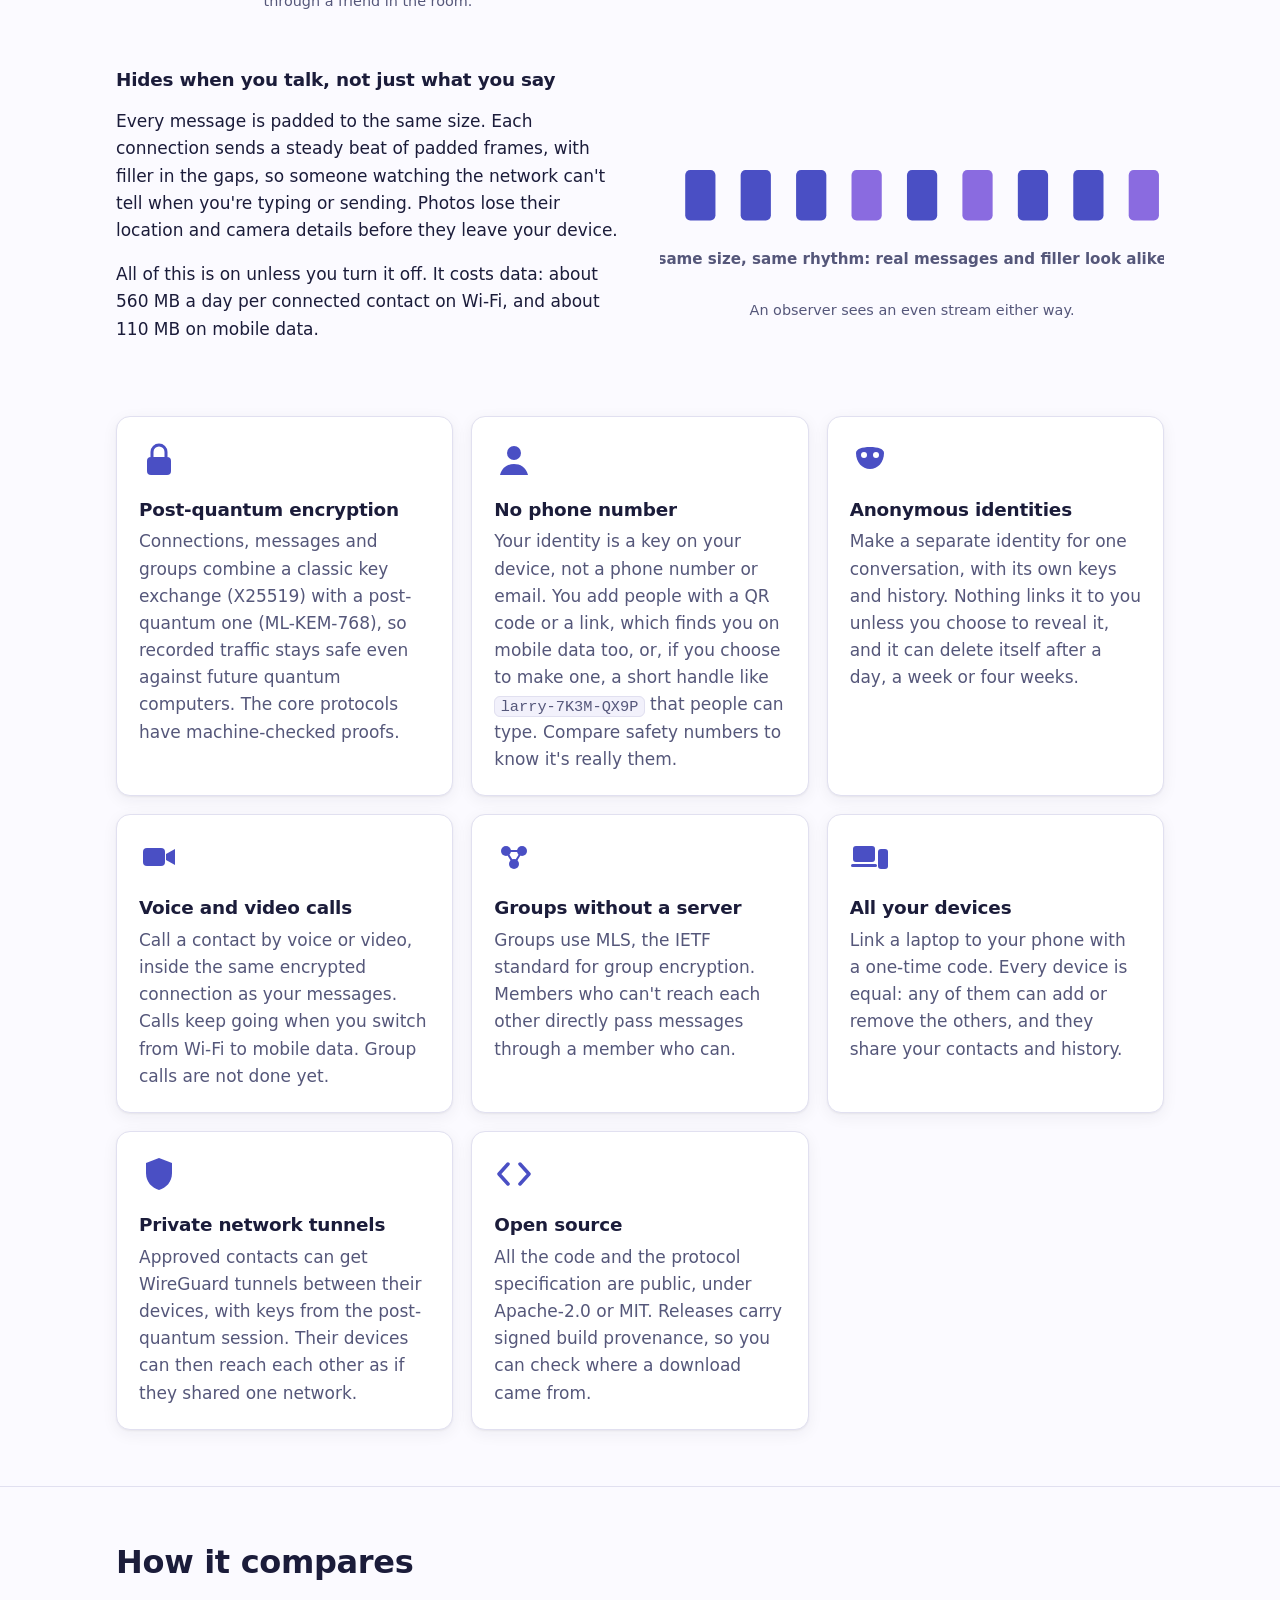
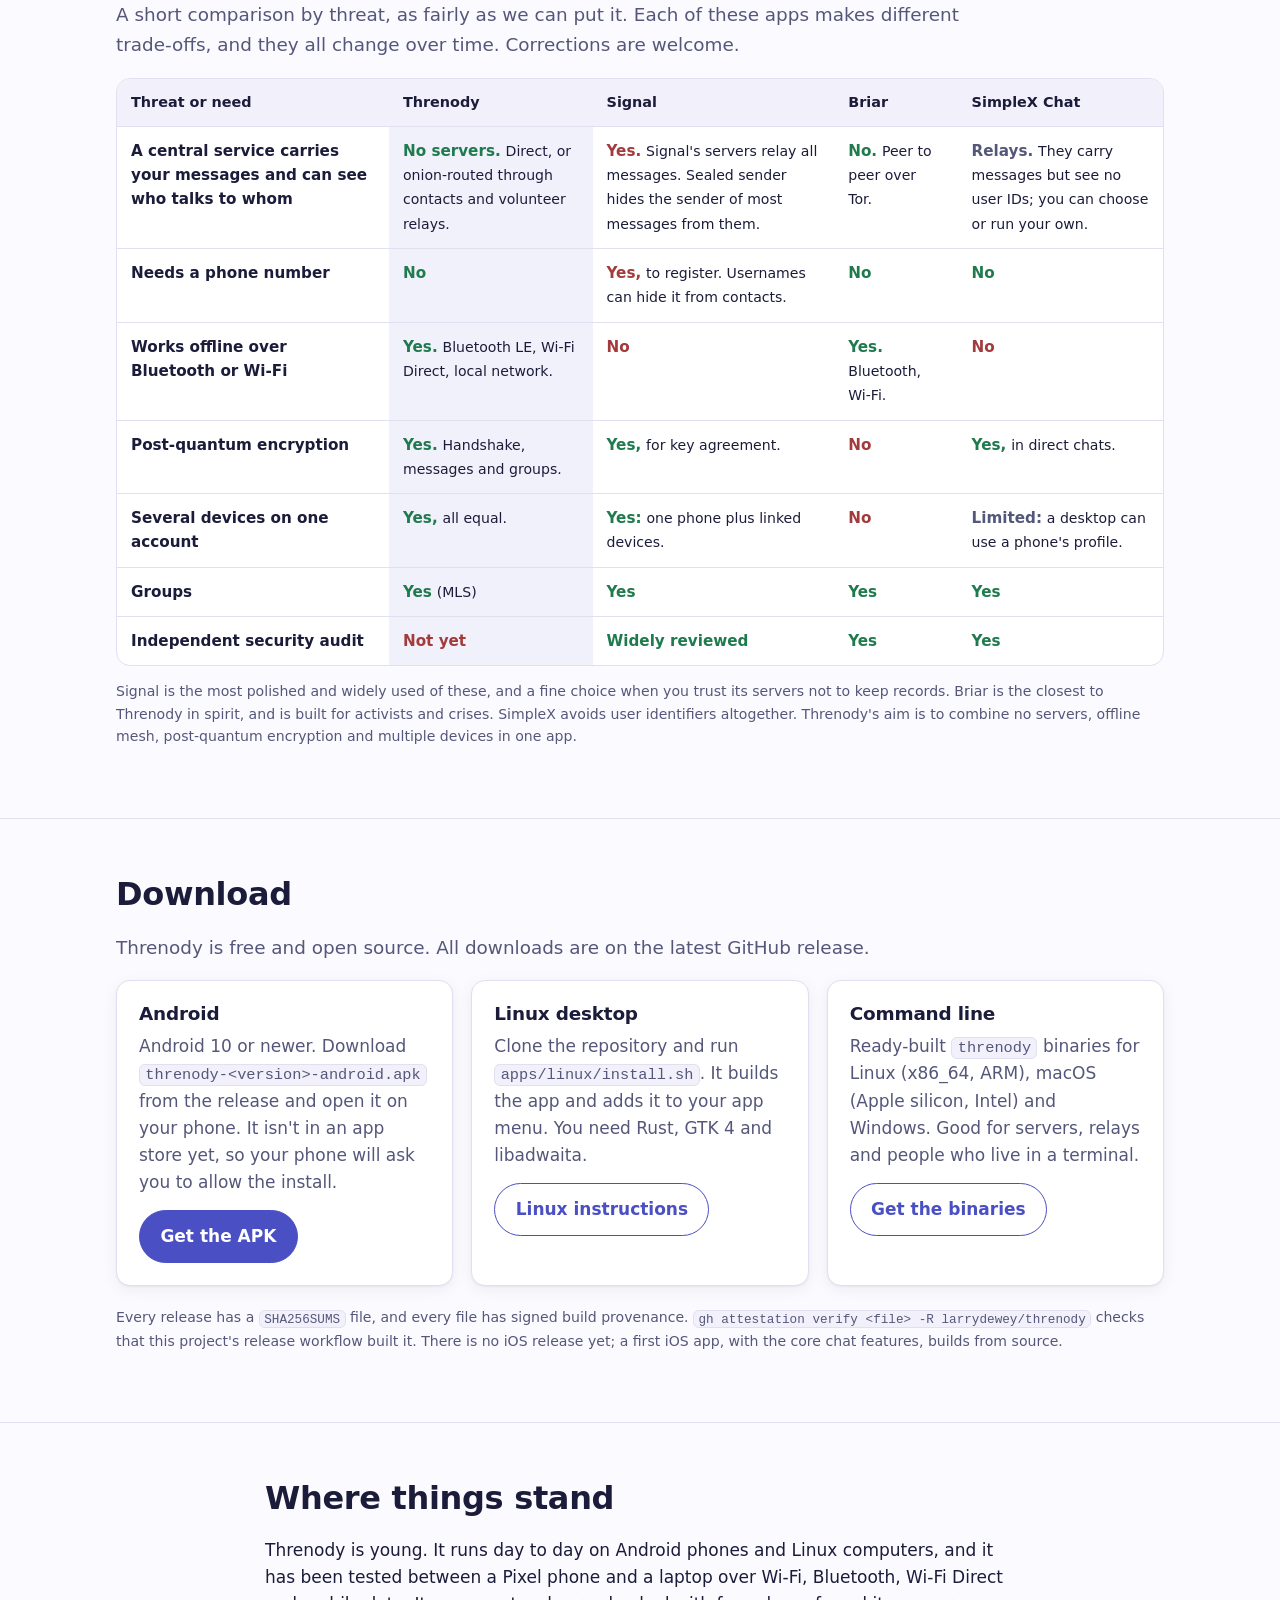
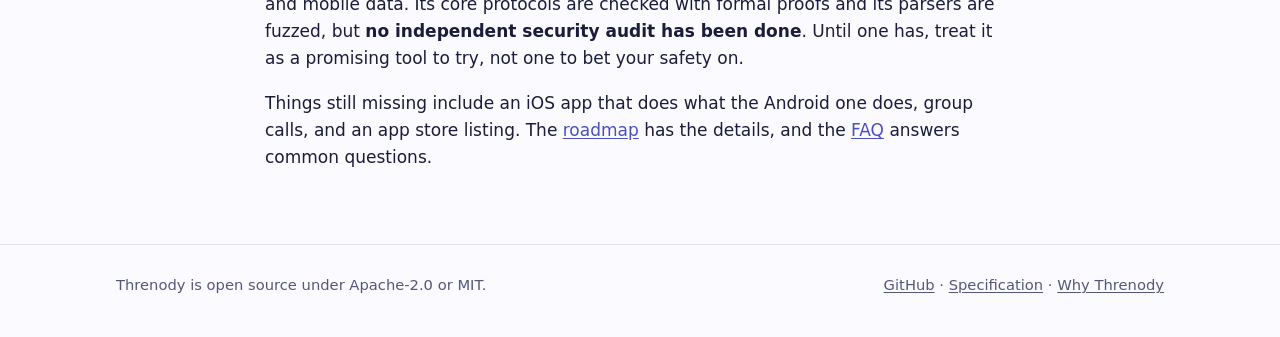
==== commit ed56c014: "fix(net): pad every constant-rate frame to an onion cell's size A link under cover traffic sent one " ====
--- a/site/index.html
+++ b/site/index.html
@@ -133,8 +133,8 @@
     <div class="feature">
       <div>
         <h3>Hides when you talk, not just what you say</h3>
-        <p>Short messages are padded to one size, and longer ones and files to a few fixed steps. Each connection sends a steady beat of padded frames, with filler in the gaps, so someone watching the network can't tell when you're typing or sending. Photos lose their location and camera details before they leave your device.</p>
-        <p>All of this is on unless you turn it off. It costs data: about 230 MB a day per connected contact on Wi-Fi, and about 46 MB on mobile data.</p>
+        <p>Every message is padded to the same size. Each connection sends a steady beat of padded frames, with filler in the gaps, so someone watching the network can't tell when you're typing or sending. Photos lose their location and camera details before they leave your device.</p>
+        <p>All of this is on unless you turn it off. It costs data: about 560 MB a day per connected contact on Wi-Fi, and about 110 MB on mobile data.</p>
       </div>
       <figure aria-hidden="true">
         <svg viewBox="0 0 400 140">
@@ -151,7 +151,7 @@
             <rect x="240" y="50" width="24" height="40" rx="4"/>
             <rect x="372" y="50" width="24" height="40" rx="4"/>
           </g>
-          <text class="art-text" x="200" y="125" text-anchor="middle">same rhythm: short messages and filler look alike</text>
+          <text class="art-text" x="200" y="125" text-anchor="middle">same size, same rhythm: real messages and filler look alike</text>
         </svg>
         <figcaption>An observer sees an even stream either way.</figcaption>
       </figure>
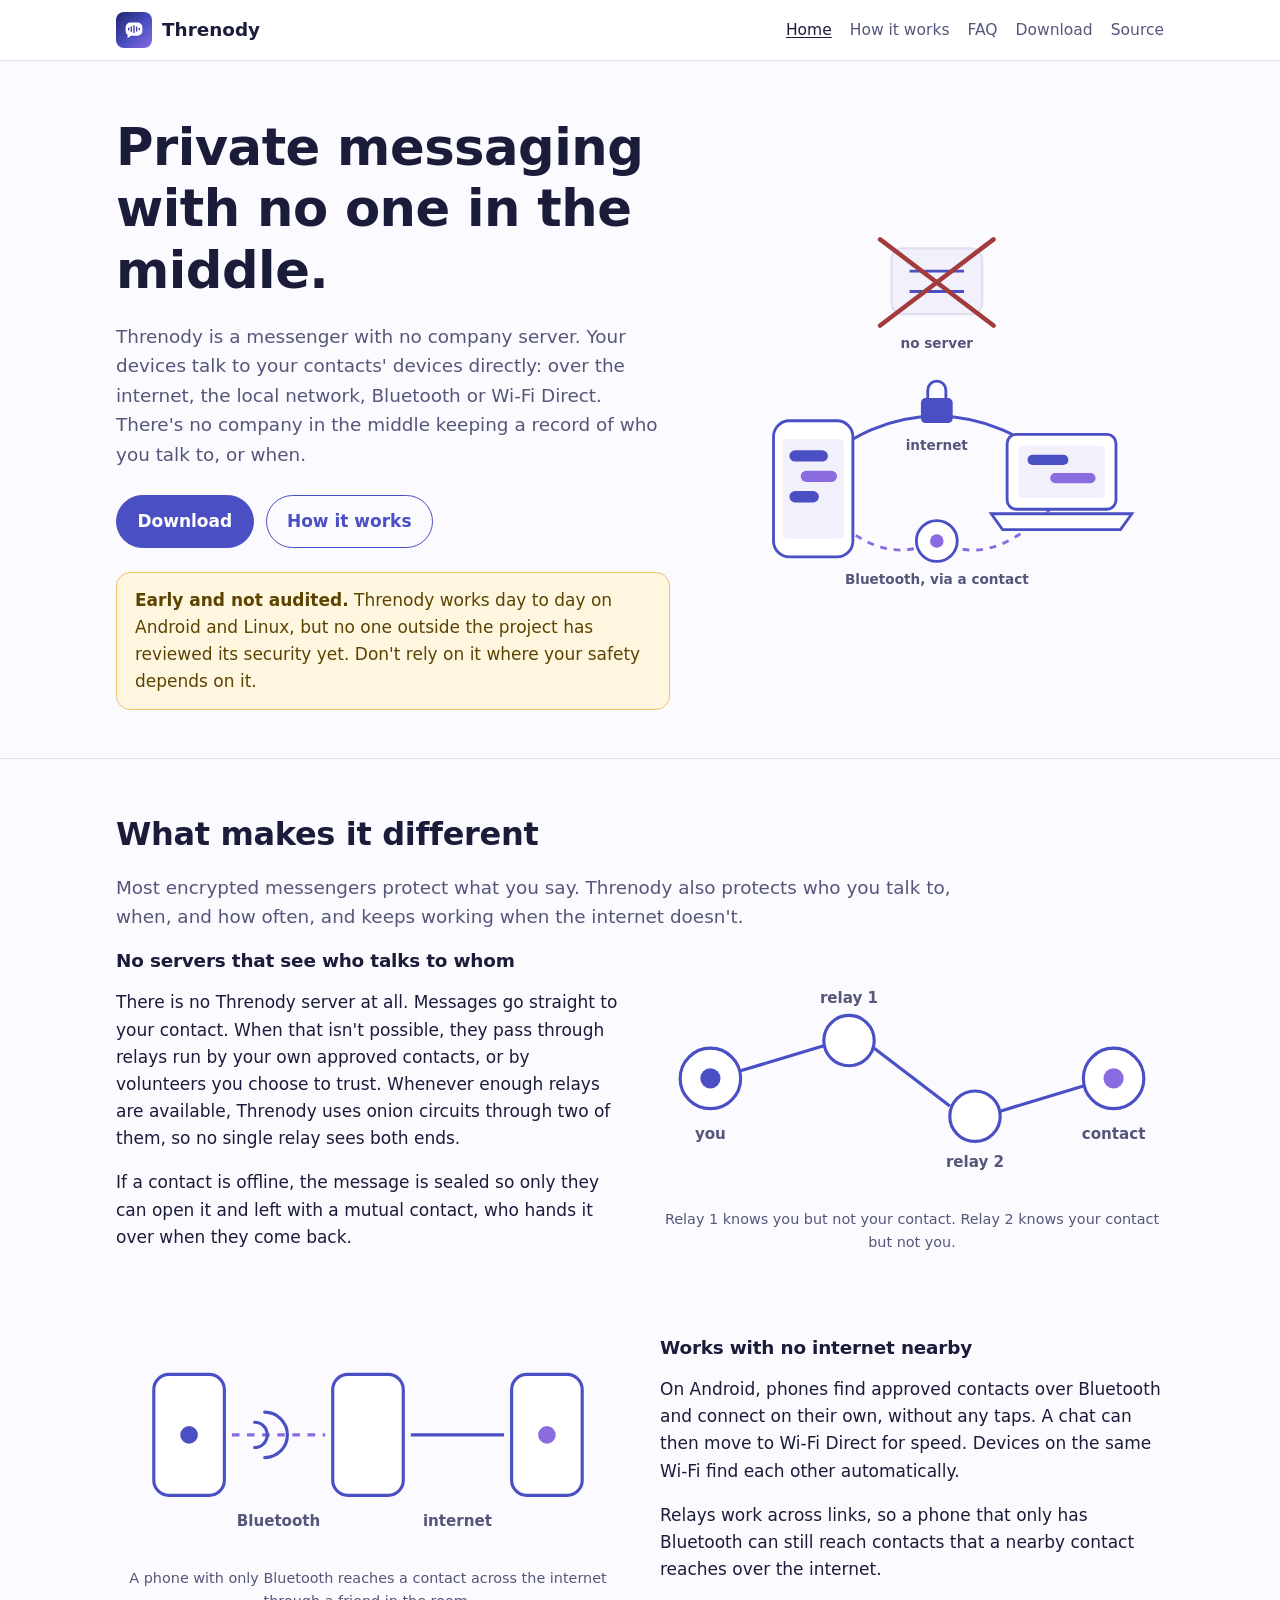
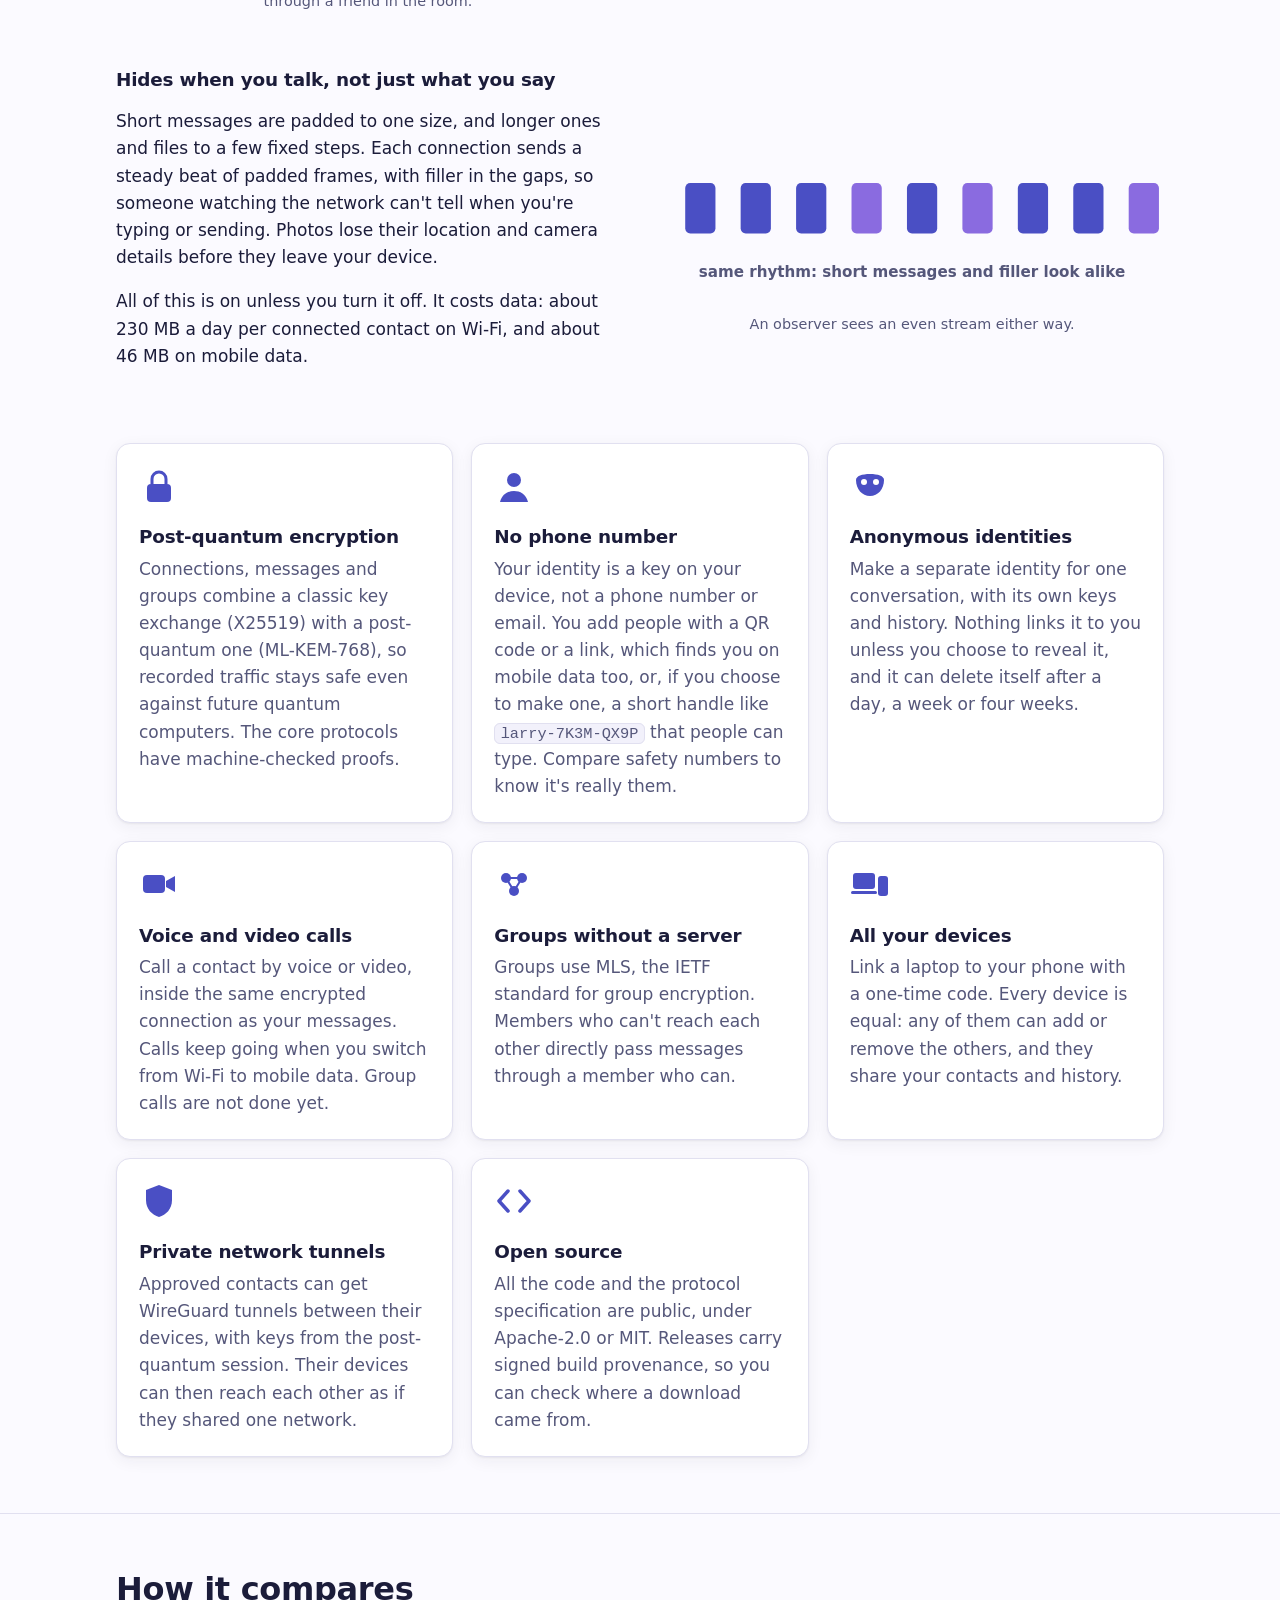
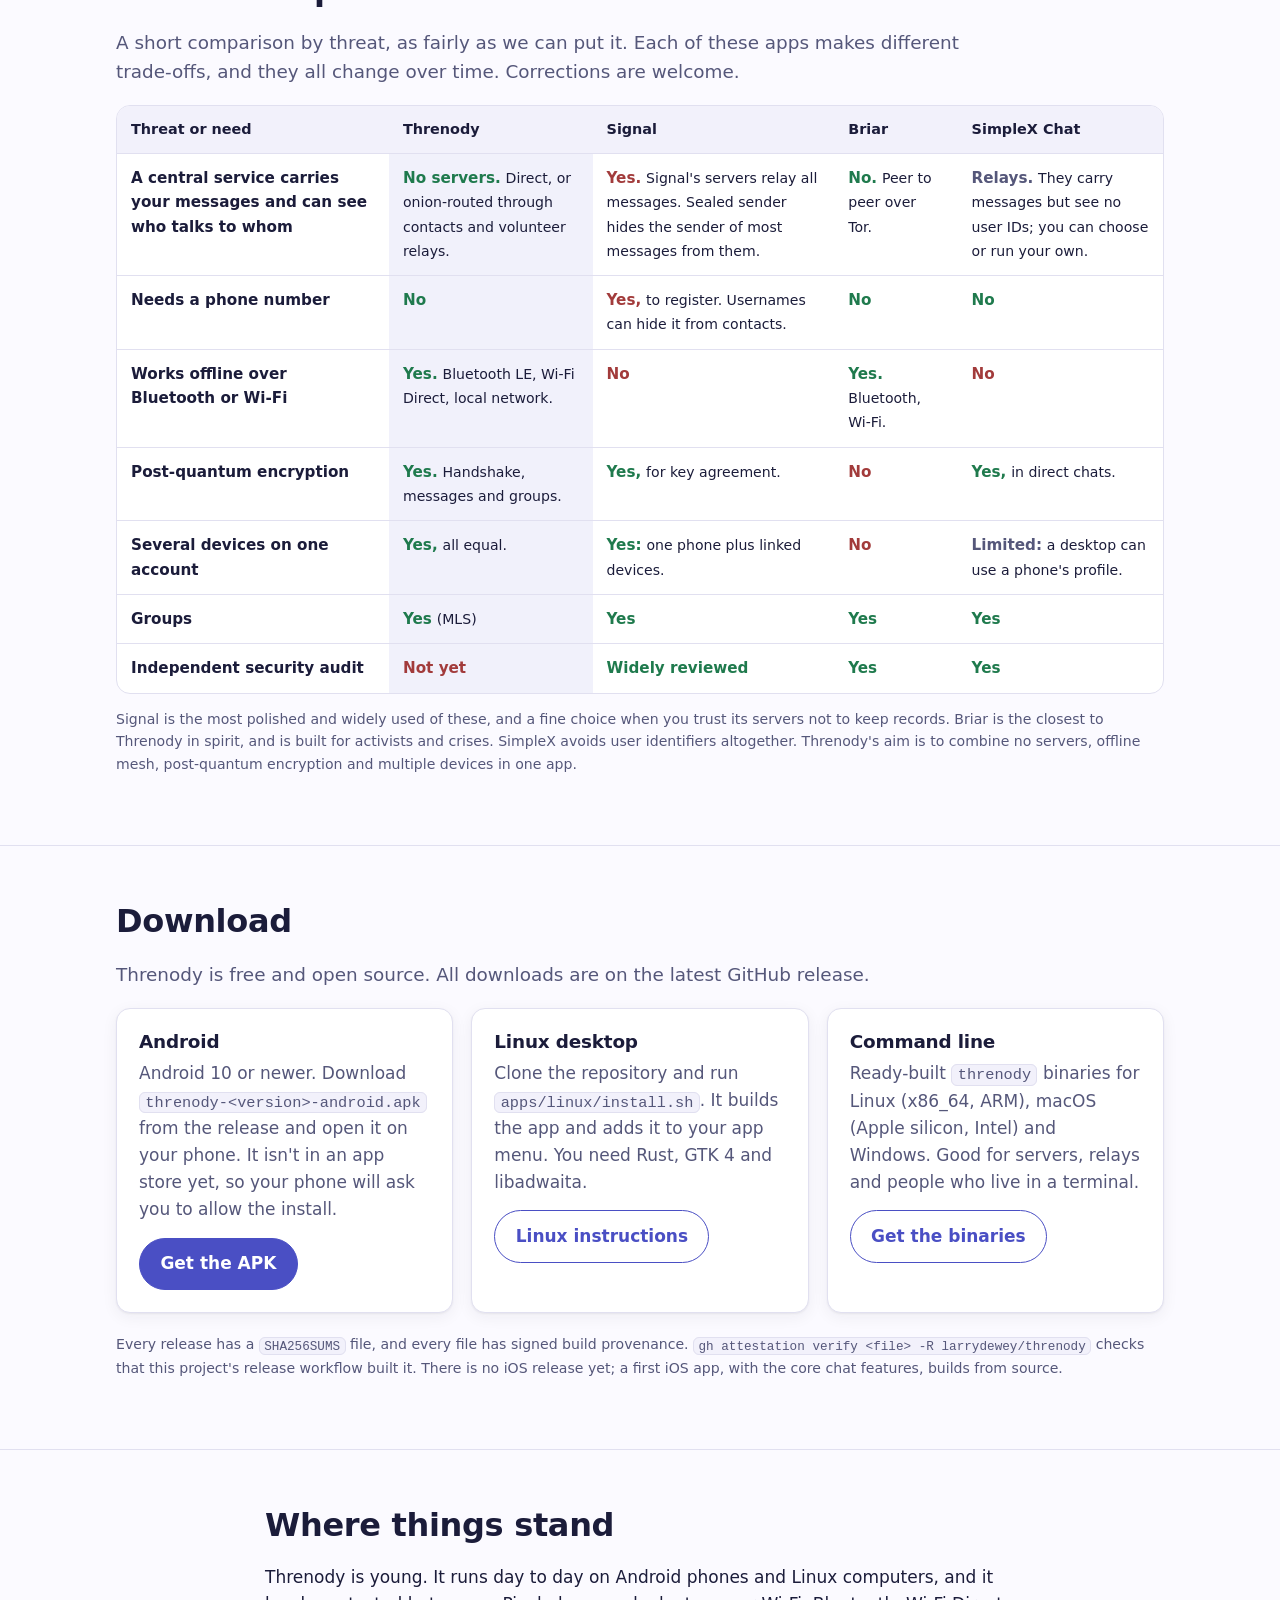
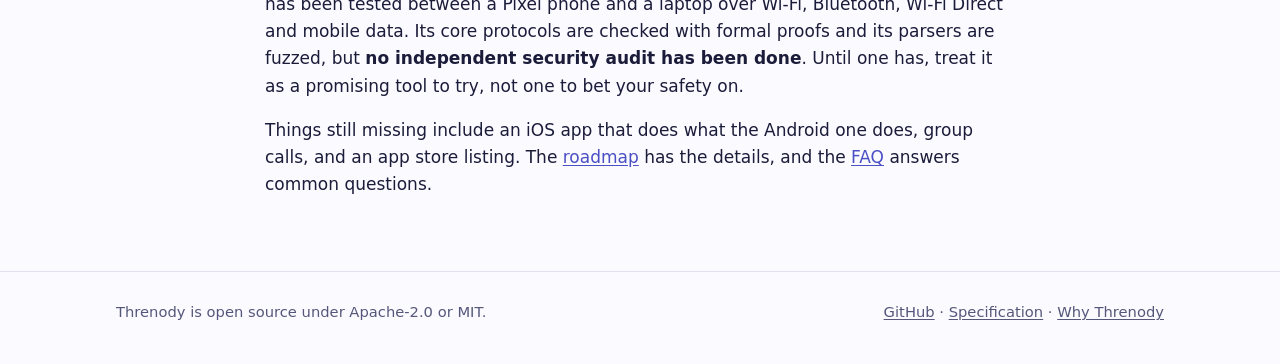
==== commit 7d2a4377: "Merge red-team fixes: apps-media-privacy" ====
--- a/site/index.html
+++ b/site/index.html
@@ -133,8 +133,8 @@
     <div class="feature">
       <div>
         <h3>Hides when you talk, not just what you say</h3>
-        <p>Every message is padded to the same size. Each connection sends a steady beat of padded frames, with filler in the gaps, so someone watching the network can't tell when you're typing or sending. Photos lose their location and camera details before they leave your device.</p>
-        <p>All of this is on unless you turn it off. It costs data: about 560 MB a day per connected contact on Wi-Fi, and about 110 MB on mobile data.</p>
+        <p>Short messages are padded to one size, and longer ones and files to a few fixed steps. Each connection sends a steady beat of padded frames, with filler in the gaps, so someone watching the network can't tell when you're typing or sending. Photos lose their location and camera details before they leave your device.</p>
+        <p>All of this is on unless you turn it off. It costs data: about 230 MB a day per connected contact on Wi-Fi, and about 46 MB on mobile data.</p>
       </div>
       <figure aria-hidden="true">
         <svg viewBox="0 0 400 140">
@@ -151,7 +151,7 @@
             <rect x="240" y="50" width="24" height="40" rx="4"/>
             <rect x="372" y="50" width="24" height="40" rx="4"/>
           </g>
-          <text class="art-text" x="200" y="125" text-anchor="middle">same size, same rhythm: real messages and filler look alike</text>
+          <text class="art-text" x="200" y="125" text-anchor="middle">same rhythm: short messages and filler look alike</text>
         </svg>
         <figcaption>An observer sees an even stream either way.</figcaption>
       </figure>
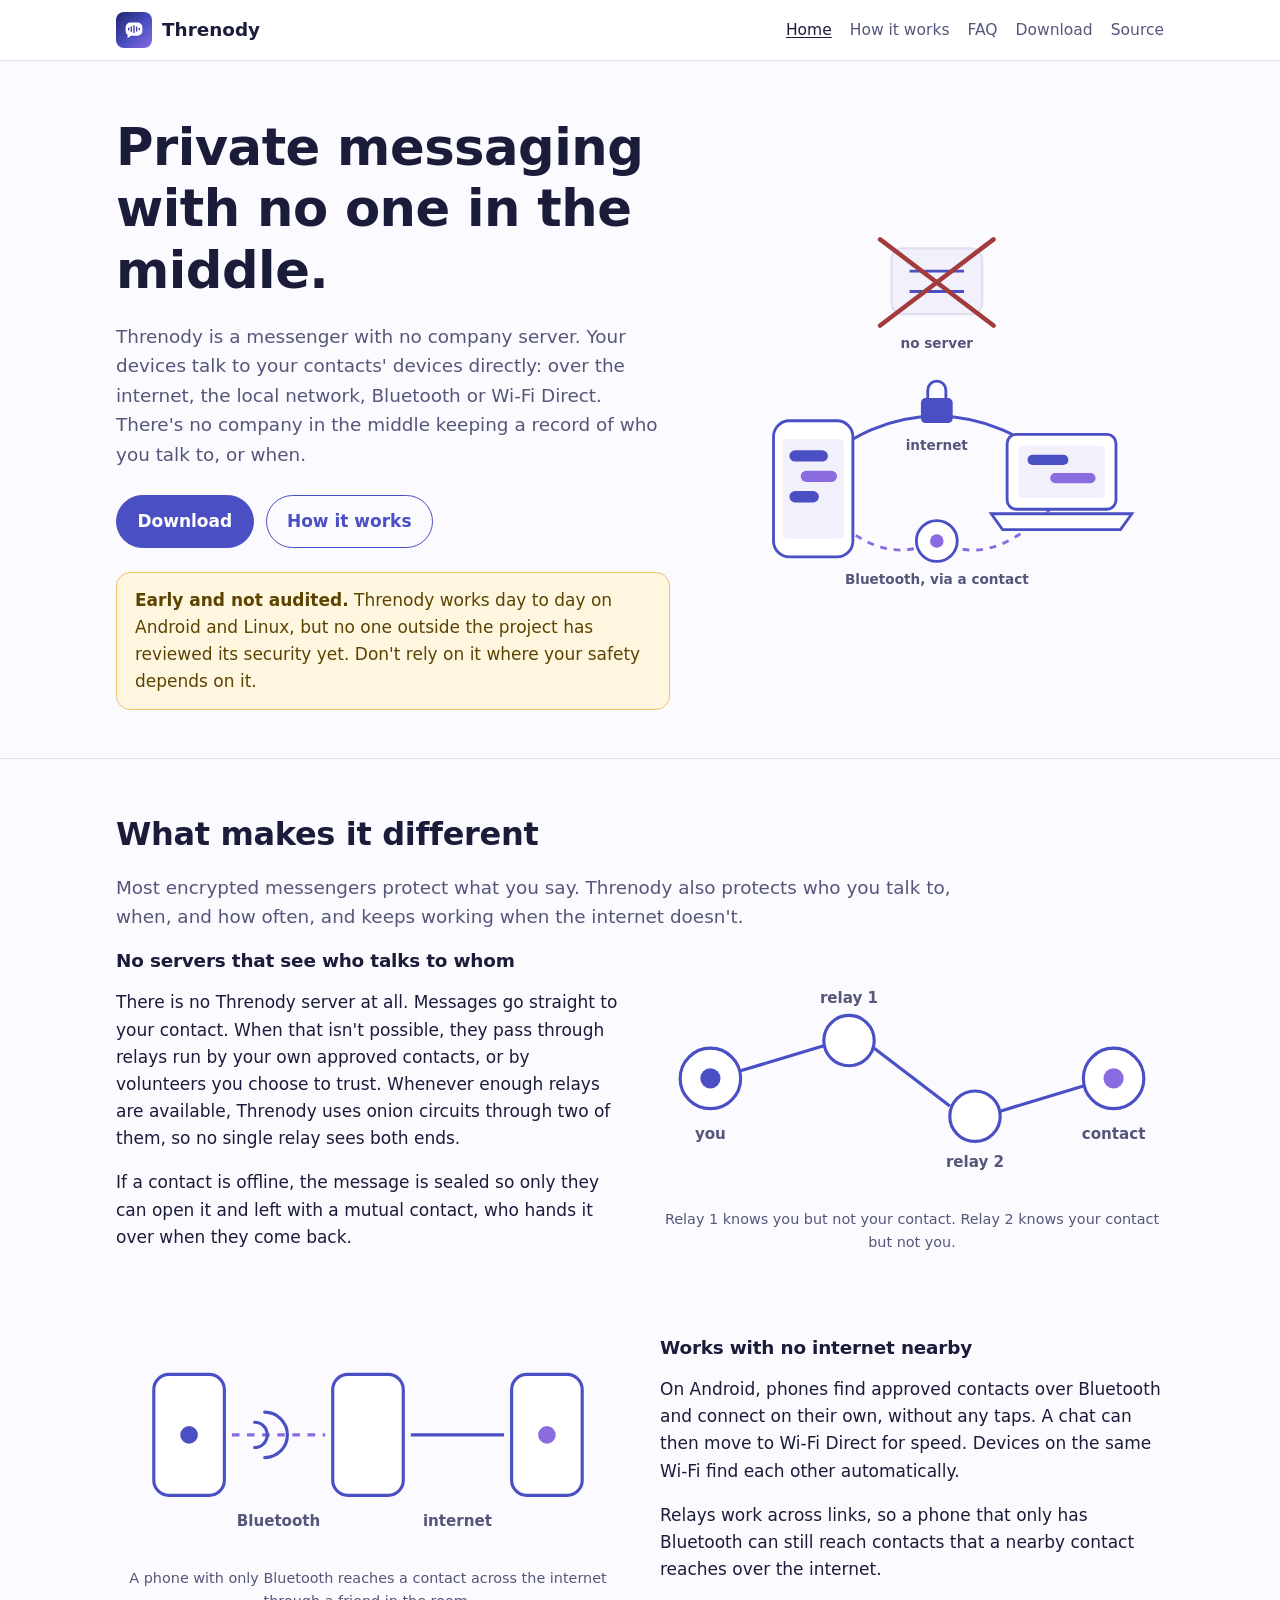
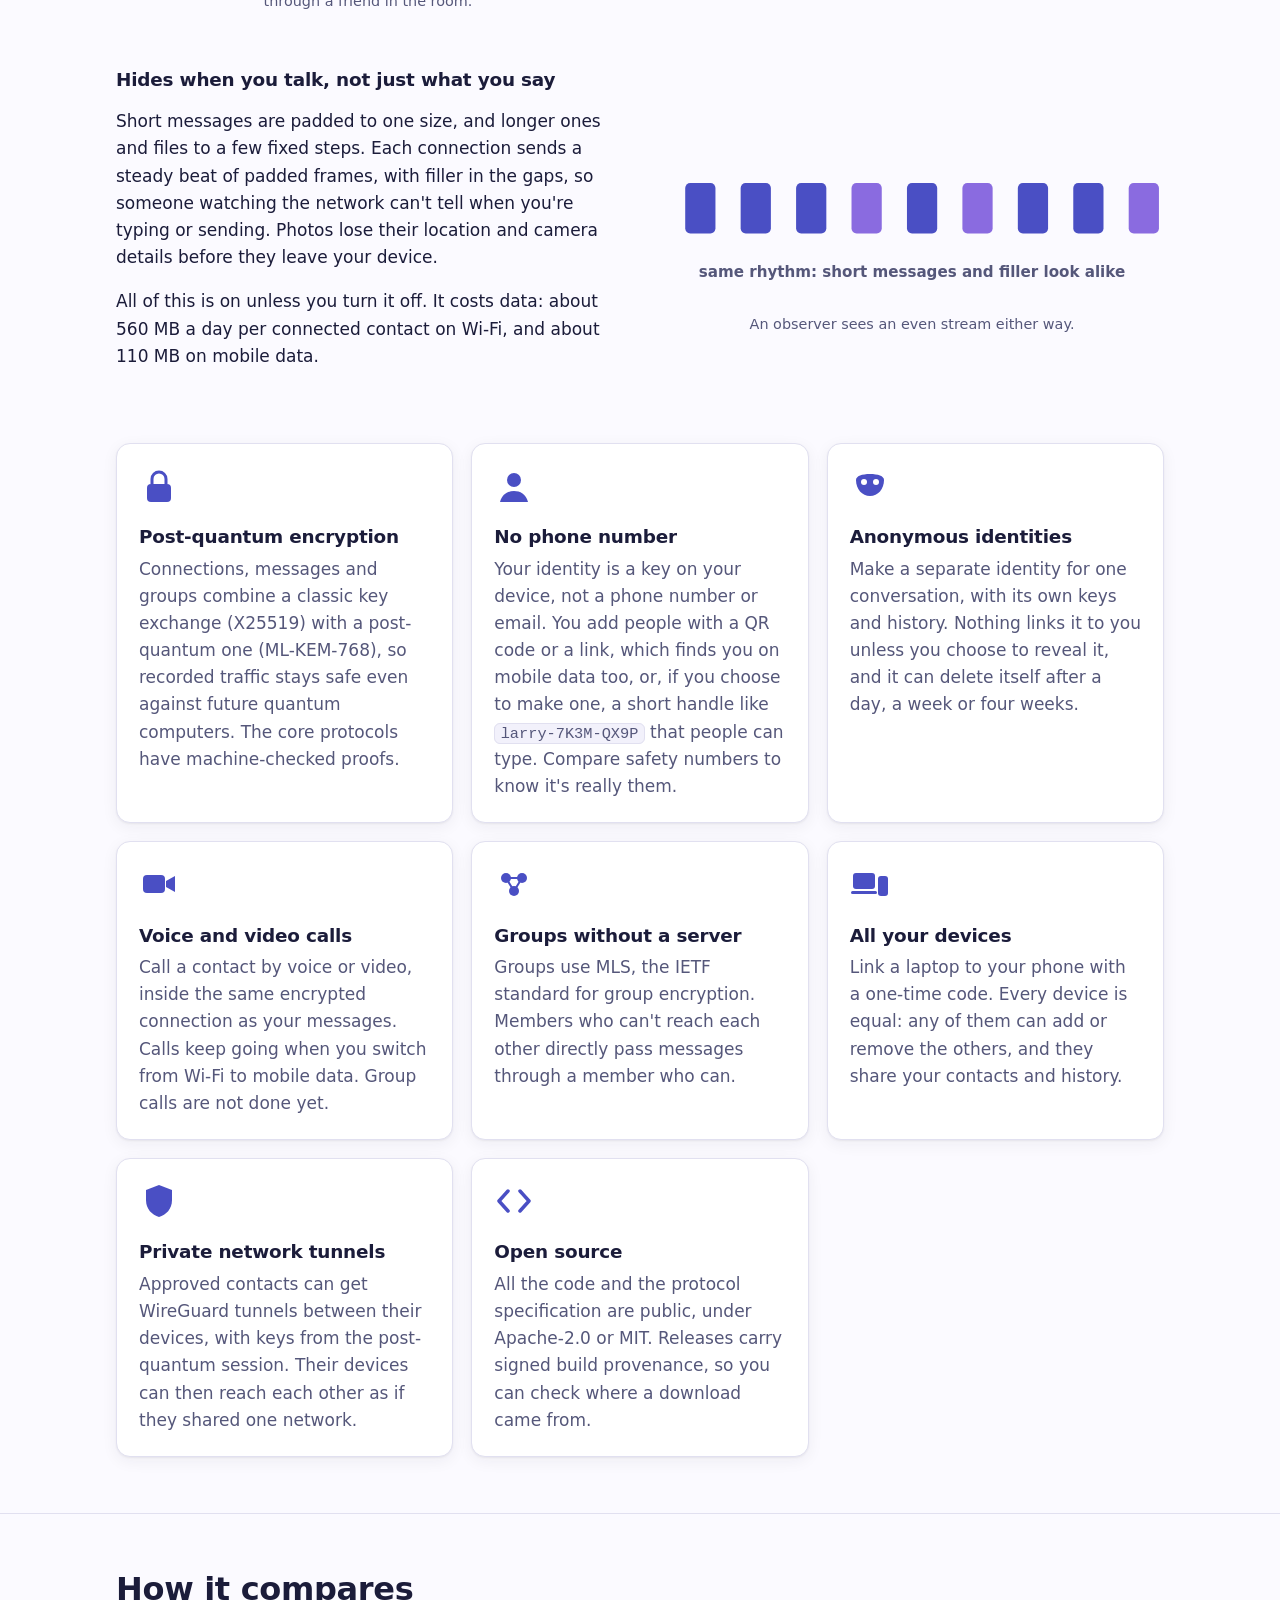
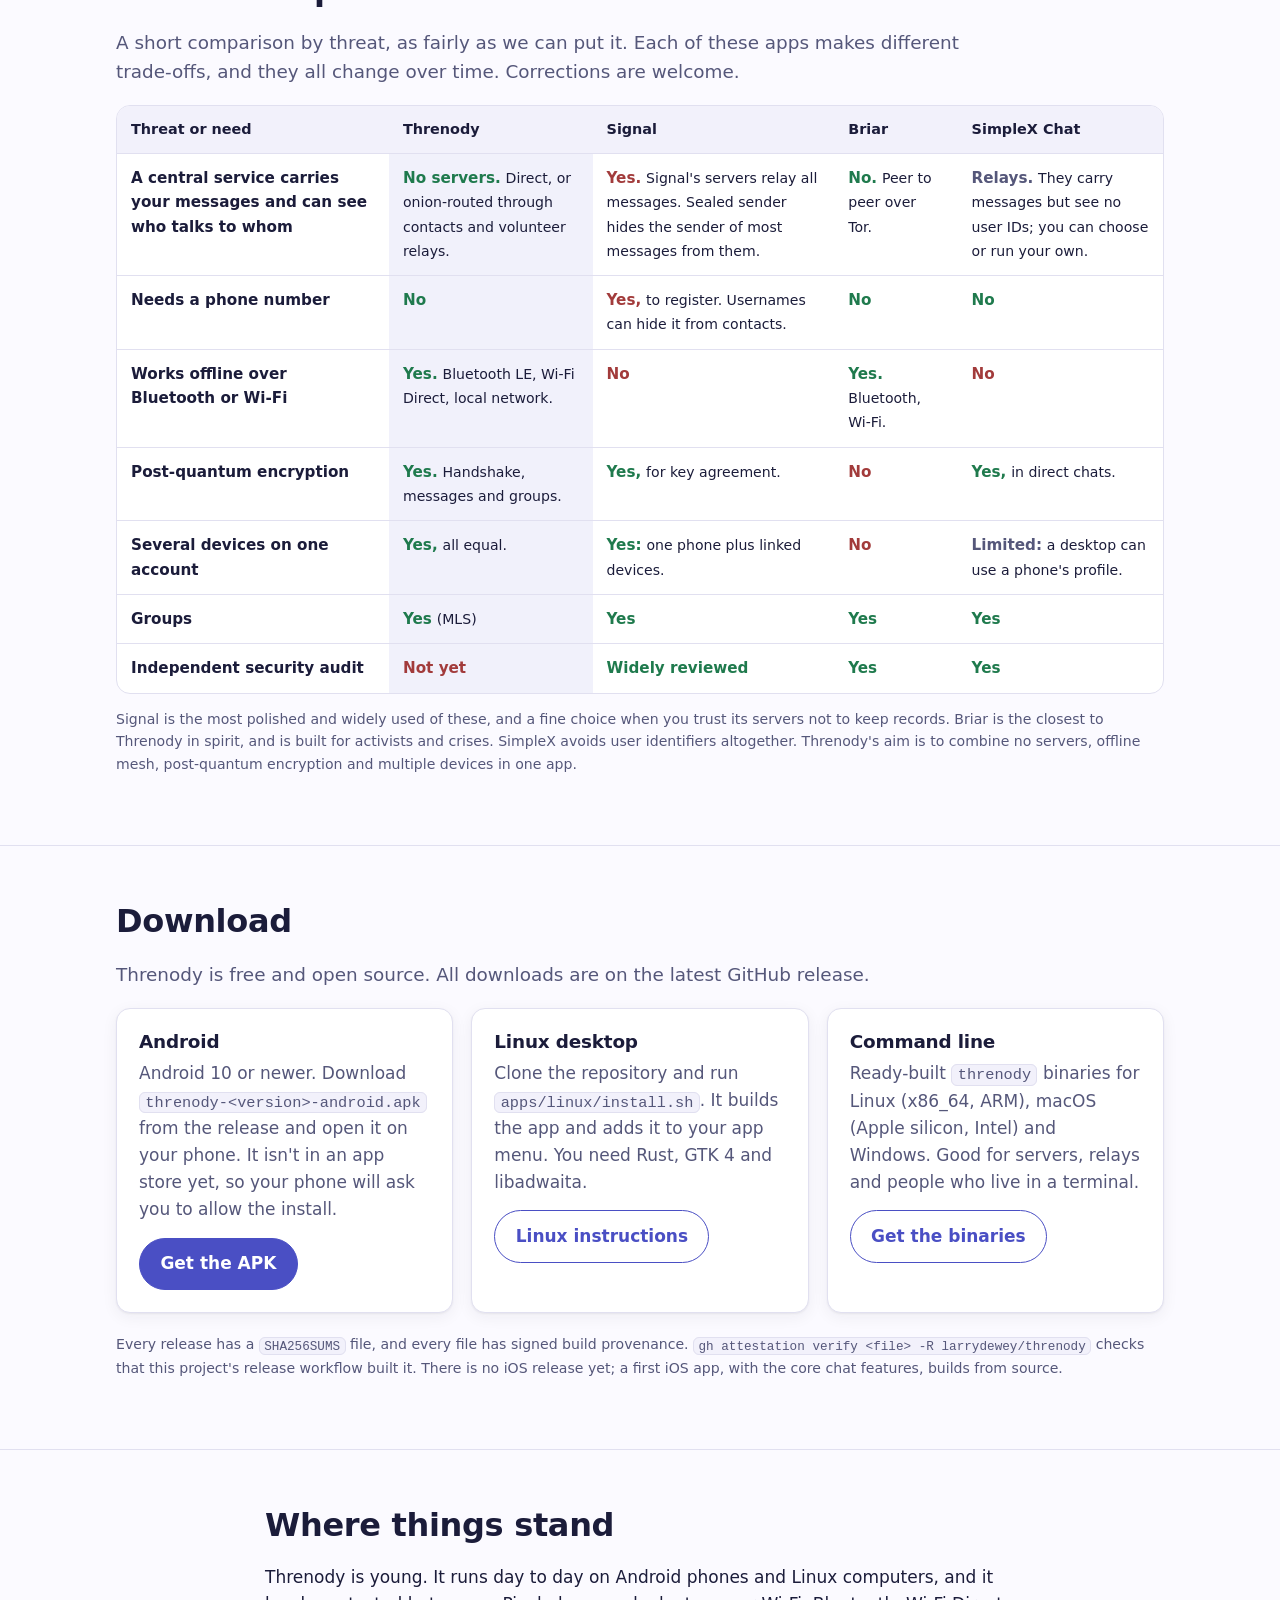
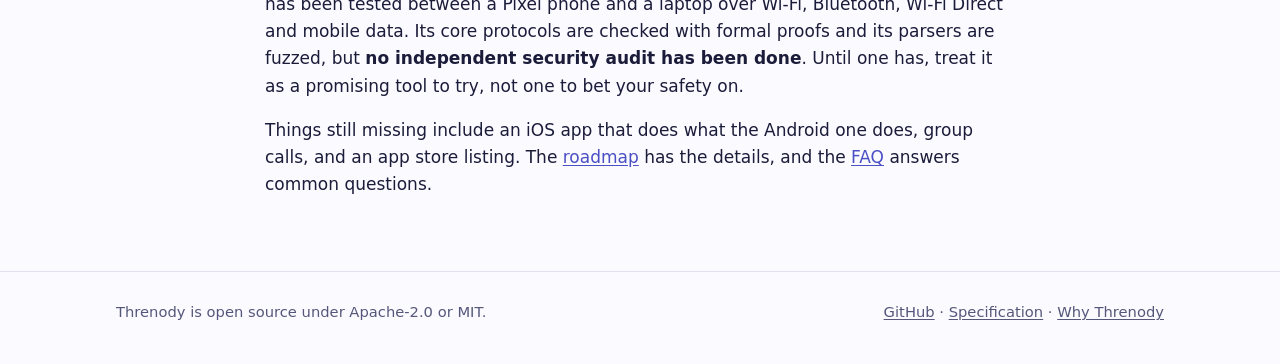
==== commit 50000c82: "Merge red-team fixes: followups" ====
--- a/site/index.html
+++ b/site/index.html
@@ -134,7 +134,7 @@
       <div>
         <h3>Hides when you talk, not just what you say</h3>
         <p>Short messages are padded to one size, and longer ones and files to a few fixed steps. Each connection sends a steady beat of padded frames, with filler in the gaps, so someone watching the network can't tell when you're typing or sending. Photos lose their location and camera details before they leave your device.</p>
-        <p>All of this is on unless you turn it off. It costs data: about 230 MB a day per connected contact on Wi-Fi, and about 46 MB on mobile data.</p>
+        <p>All of this is on unless you turn it off. It costs data: about 560 MB a day per connected contact on Wi-Fi, and about 110 MB on mobile data.</p>
       </div>
       <figure aria-hidden="true">
         <svg viewBox="0 0 400 140">
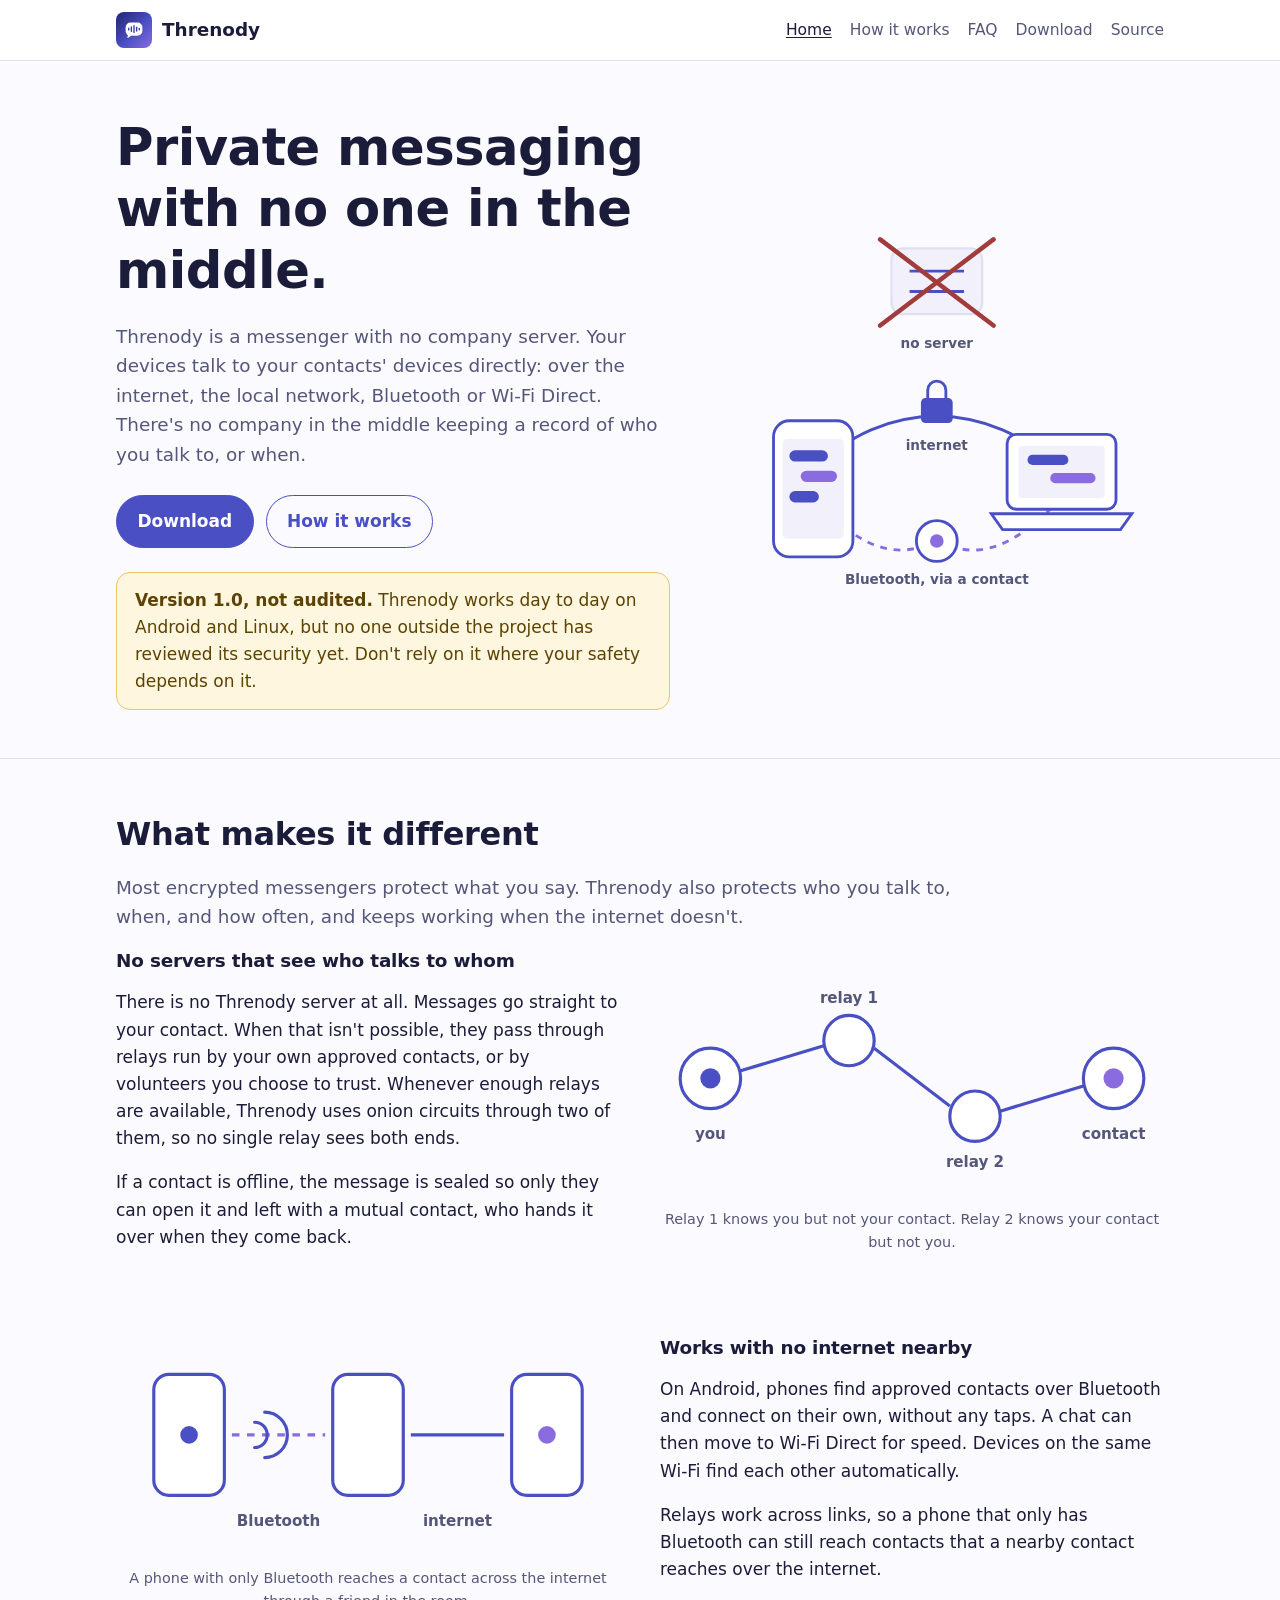
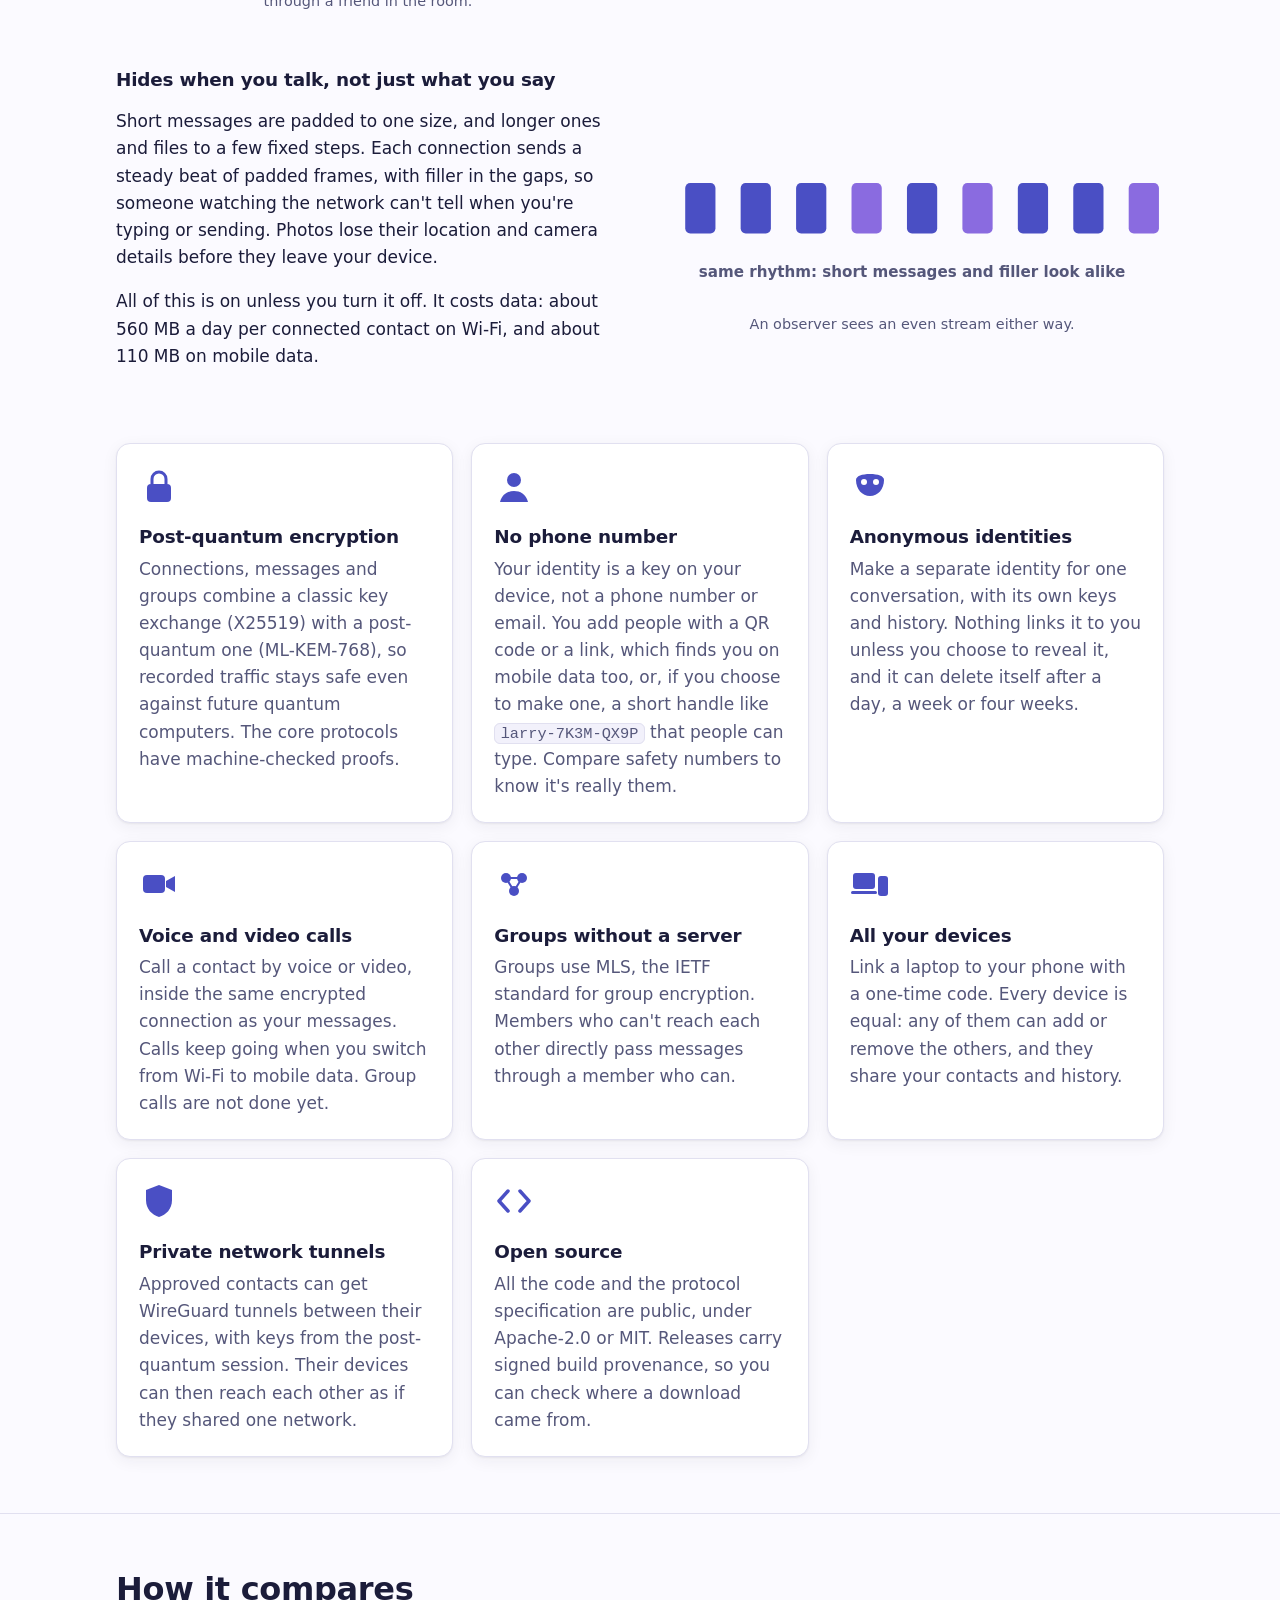
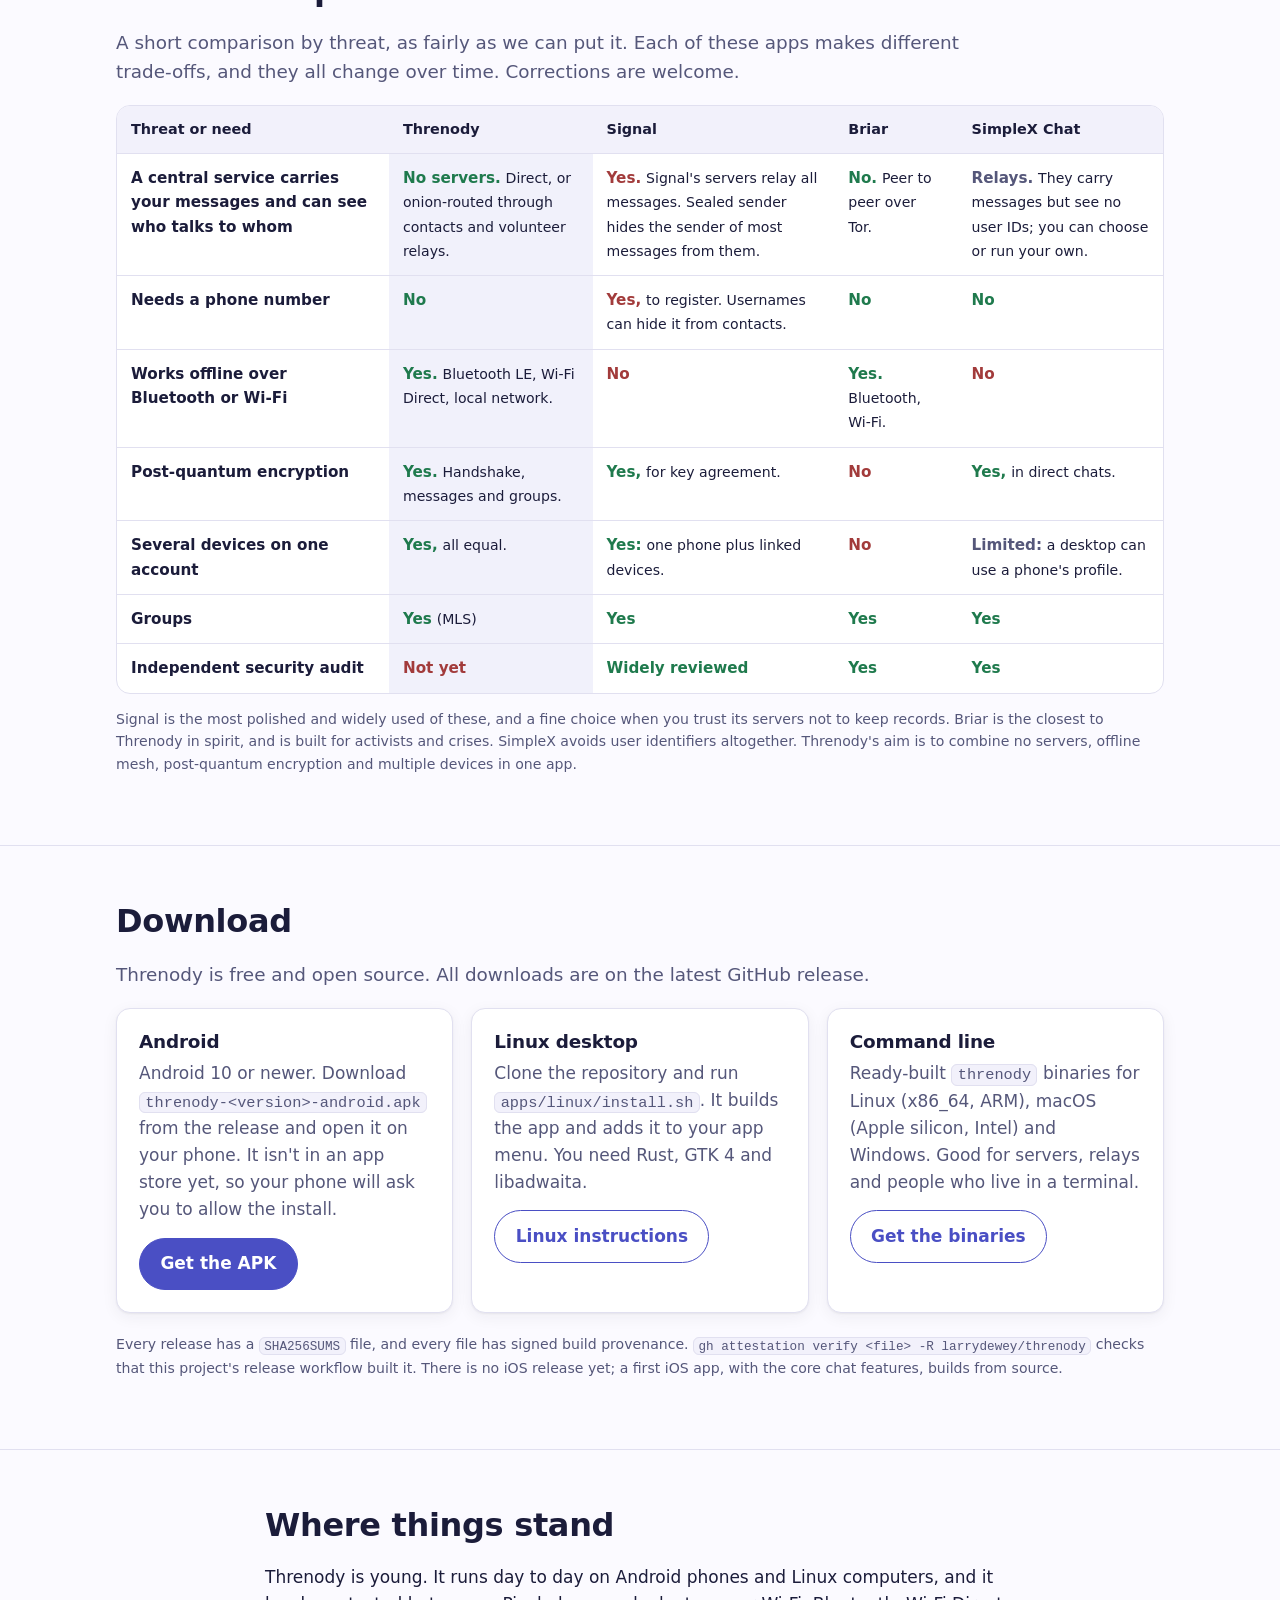
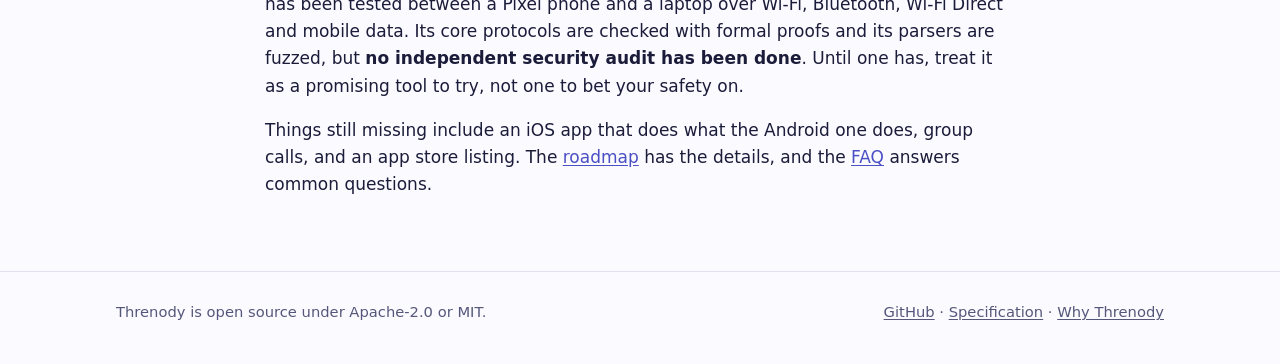
==== commit 2be0bc75: "chore: prepare 1.0.0 Bumps the workspace to 1.0.0 (Android version code 1000000), sets the F-Droid r" ====
--- a/site/index.html
+++ b/site/index.html
@@ -36,7 +36,7 @@
         <a class="button primary" href="#download">Download</a>
         <a class="button secondary" href="how-it-works.html">How it works</a>
       </div>
-      <p class="notice"><strong>Early and not audited.</strong> Threnody works day to day on Android and Linux, but no one outside the project has reviewed its security yet. Don't rely on it where your safety depends on it.</p>
+      <p class="notice"><strong>Version 1.0, not audited.</strong> Threnody works day to day on Android and Linux, but no one outside the project has reviewed its security yet. Don't rely on it where your safety depends on it.</p>
     </div>
     <div class="hero-art" aria-hidden="true">
       <svg viewBox="0 0 400 320" role="img">
